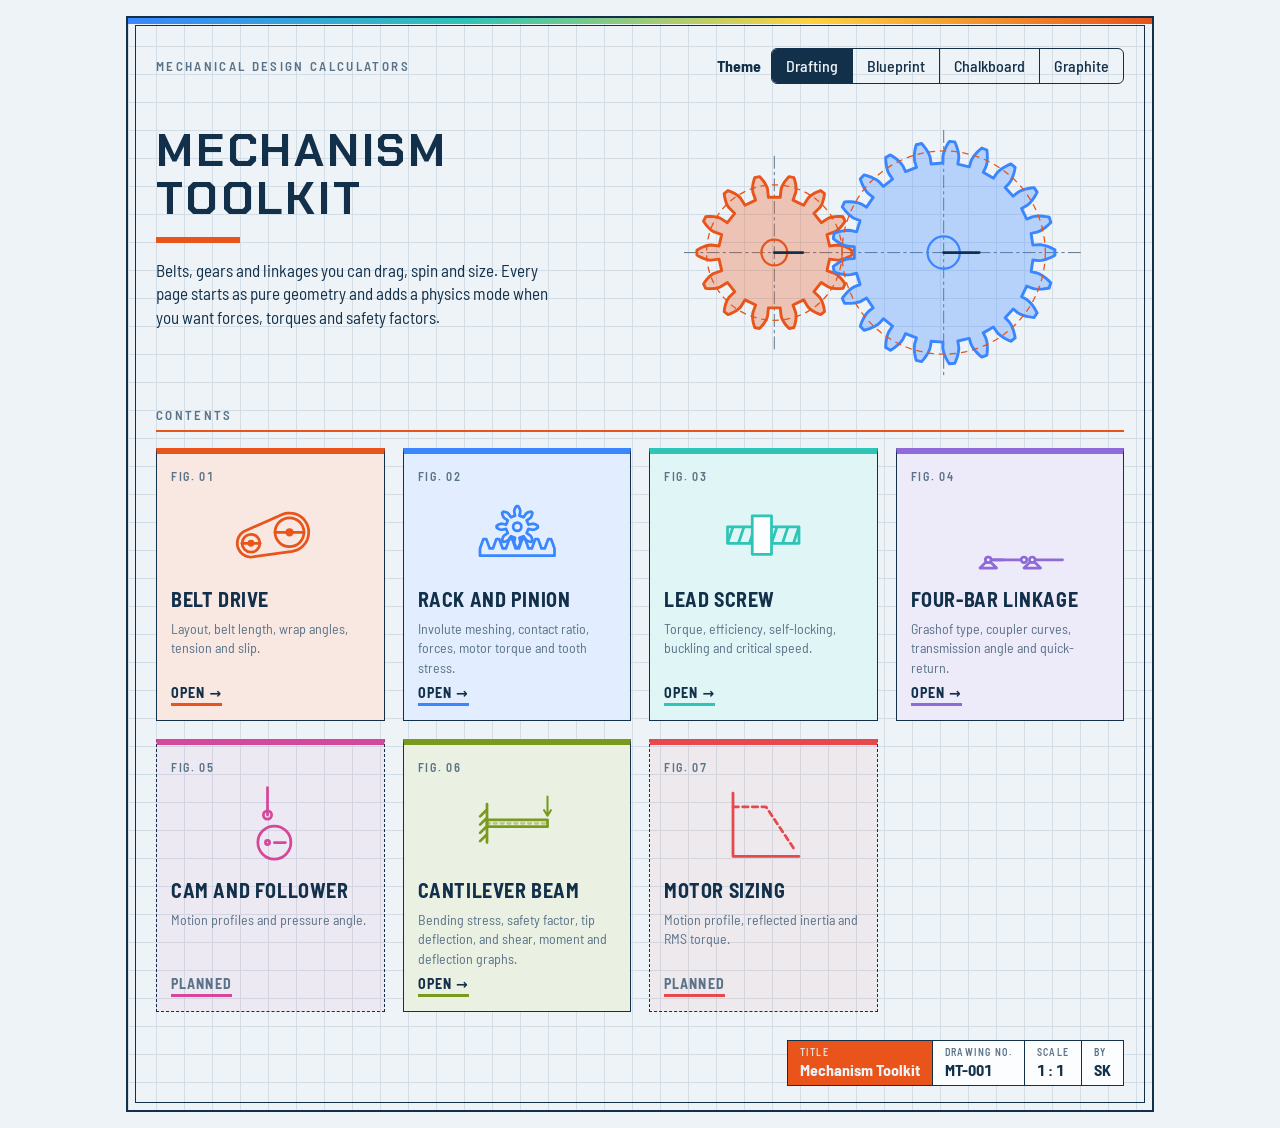
==== index.html @ e939c8cf "Cantilever update" ====
<!DOCTYPE html>
<html lang="en">
<head>
<meta charset="utf-8">
<meta name="viewport" content="width=device-width, initial-scale=1, viewport-fit=cover">
<title>Mechanism Toolkit</title>
<meta name="description" content="Interactive mechanism calculators: belt drives, rack and pinion, and more. Geometry first, with an optional physics mode.">
<meta name="theme-color" content="#12304a">
<link rel="icon" href="data:image/svg+xml,%3Csvg xmlns='http://www.w3.org/2000/svg' viewBox='0 0 64 64'%3E%3Crect width='64' height='64' fill='%232E5C7A'/%3E%3Ctext x='32' y='42' font-family='sans-serif' font-size='28' font-weight='700' text-anchor='middle' fill='%23F6F4EF'%3ESK%3C/text%3E%3C/svg%3E">
<link rel="preconnect" href="https://fonts.googleapis.com">
<link href="https://fonts.googleapis.com/css2?family=Barlow+Semi+Condensed:wght@400;500;600;700&family=Chakra+Petch:wght@600;700&display=swap" rel="stylesheet">
<style>
/* Shared look for every mechanism page: four themes plus common components. */
:root{--paper:#eef3f7;--sheet:#eef3f7;--grid:#d2dde6;--panel:#fbfdff;--ink:#12304a;--mute:#5b7388;--line:#c5d2dd;--belt:#e8541a;--fill:rgba(18,48,74,.09);--ifill:rgba(232,84,26,.14);--edge:#12304a;--label:#12304a;--bad:#c0392b;--cant:#7a9a1e;
box-sizing:border-box;padding-top:env(safe-area-inset-top,0px);padding-bottom:env(safe-area-inset-bottom,0px)}
:root[data-theme="blueprint"]{--paper:#0f2b4a;--sheet:#0f2b4a;--grid:#1d4266;--panel:#123658;--ink:#e6f0fa;--mute:#93b0cb;--line:#2a5379;--belt:#ffa63d;--fill:rgba(230,240,250,.08);--ifill:rgba(255,166,61,.16);--edge:#e6f0fa;--label:#e6f0fa;--bad:#ff8a7a;--cant:#b8e04a}
:root[data-theme="chalkboard"]{--paper:#10261f;--sheet:#173529;--grid:#25493a;--panel:#14302a;--ink:#eaf3ec;--mute:#9fbfaa;--line:#2c5041;--belt:#f4f1e6;--fill:rgba(255,255,255,.07);--ifill:rgba(250,204,21,.2);--edge:#eaf3ec;--label:#eaf3ec;--bad:#ffab9c;--cant:#f0a30a}
:root[data-theme="graphite"]{--paper:#1b1d21;--sheet:#23262b;--grid:#32363d;--panel:#25282d;--ink:#e9ecef;--mute:#9aa1a9;--line:#383c43;--belt:#3ddc97;--fill:rgba(255,255,255,.06);--ifill:rgba(61,220,151,.16);--edge:#e9ecef;--label:#e9ecef;--bad:#ff8a7a;--cant:#f5a524}
*{box-sizing:border-box}
html{scroll-padding-top:env(safe-area-inset-top,0px)}
body{margin:0;background:var(--paper);color:var(--ink);font:16px/1.4 "Barlow Semi Condensed",system-ui,-apple-system,"Segoe UI",sans-serif;font-variant-numeric:tabular-nums}
main{max-width:1060px;margin:0 auto;padding:16px}
header{display:flex;flex-wrap:wrap;gap:12px 24px;align-items:center;justify-content:space-between;margin-bottom:14px}
h1{font-size:22px;font-weight:700;margin:0;letter-spacing:.01em}
.back{color:var(--mute);text-decoration:none;margin-right:4px}
.seg{display:inline-flex;border:1.5px solid var(--ink);border-radius:6px;overflow:hidden}
.seg label{margin:0;cursor:pointer}
.seg input{position:absolute;opacity:0;pointer-events:none}
.seg span{display:block;padding:6px 14px;font-weight:500;border-left:1.5px solid var(--ink)}
.seg label:first-child span{border-left:0}
.seg input:checked+span{background:var(--ink);color:var(--paper)}
.seg input:focus-visible+span{outline:2px solid var(--belt);outline-offset:-4px}
.pair{display:flex;gap:10px;align-items:center}
.grp{display:flex;gap:10px 18px;align-items:center;flex-wrap:wrap}
.grp b{font-weight:500;color:var(--mute);font-size:14px}
.layout{display:grid;grid-template-columns:minmax(0,1.25fr) minmax(0,1fr);gap:16px;align-items:start}
@media (max-width:820px){.layout{grid-template-columns:1fr}}
.sheet{border:1.5px solid var(--ink);border-radius:4px;background-color:var(--sheet);background-image:linear-gradient(var(--grid) 1px,transparent 1px),linear-gradient(90deg,var(--grid) 1px,transparent 1px);background-size:28px 28px}
.card{background:var(--panel);border:1px solid var(--line);border-radius:8px;padding:14px 16px}
.card h2{font-size:16px;margin:0 0 10px}
.read{display:grid;grid-template-columns:1fr 1fr;gap:4px 16px;margin-bottom:12px}
.read .big{grid-column:1/-1;border-bottom:1.5px solid var(--ink);padding-bottom:8px;margin-bottom:4px}
.read small{display:block;color:var(--mute);font-size:14px}
.read .big b{font-size:44px;line-height:1.05;font-weight:700;color:var(--belt)}
.read b{font-size:24px;font-weight:600}
.pgrid{display:grid;grid-template-columns:repeat(3,minmax(0,1fr));gap:10px 14px}
.pgrid.g2{grid-template-columns:repeat(2,minmax(0,1fr))}
@media (max-width:560px){.pgrid{grid-template-columns:repeat(2,minmax(0,1fr))}}
.pgrid label{font-size:13px;color:var(--mute)}
.pgrid input,.pgrid select{width:100%;margin-top:3px;padding:5px 6px;border:1px solid var(--line);border-radius:4px;background:var(--paper);color:var(--ink);font:inherit;font-size:15px}
.pgrid input:focus,.pgrid select:focus,.btn:focus-visible{outline:2px solid var(--belt)}
.pwrap{display:grid;grid-template-columns:minmax(0,1.7fr) minmax(0,1fr);gap:24px;align-items:start}
@media (max-width:860px){.pwrap{grid-template-columns:1fr}}
table{width:100%;border-collapse:collapse}
.res td{padding:6px 4px;border-top:1px solid var(--line)}
.res td:first-child{color:var(--mute)}
.res td:last-child{text-align:right;font-weight:600}
.pw{color:var(--bad);font-weight:600;margin-top:10px;font-size:14px}
.pok{color:var(--mute);margin-top:10px;font-size:14px}
.pout .pw:first-child,.pout .pok:first-child{margin-top:0}
.note{color:var(--mute);font-size:13px;margin:8px 0 0}
.how{margin-top:16px;border-top:1px solid var(--line);padding-top:12px}
.how summary{cursor:pointer;font-weight:600}
.how li{margin:6px 0;font-size:14.5px;line-height:1.5}
.btn{font:inherit;font-weight:600;padding:6px 14px;border:1.5px solid var(--ink);border-radius:6px;background:none;color:var(--ink);cursor:pointer}
.ctl{display:flex;gap:12px;align-items:center;margin-top:10px}
.ctl input[type=range]{flex:1;accent-color:var(--belt)}
.ctl span{min-width:150px;text-align:right;color:var(--mute);font-size:14px}
.tip{width:15px;height:15px;border-radius:50%;border:1px solid var(--mute);background:none;color:var(--mute);font:600 10px/1 "Barlow Semi Condensed",system-ui,sans-serif;padding:0;margin-left:5px;cursor:help;vertical-align:1px}
.tip:hover,.tip:focus-visible{color:var(--belt);border-color:var(--belt);outline:0}
.tipbox{position:fixed;z-index:10;max-width:250px;padding:8px 10px;border-radius:6px;background:var(--ink);color:var(--paper);font-size:13px;line-height:1.35;box-shadow:0 4px 14px rgba(0,0,0,.3);pointer-events:none}
@media (max-width:520px){
.pair{flex-wrap:wrap;gap:6px 10px}
.seg:has(label:nth-child(4)){display:grid;grid-template-columns:repeat(2,minmax(0,1fr))}
.seg:has(label:nth-child(4)) span{text-align:center}
.seg:has(label:nth-child(4)) label:nth-child(odd) span{border-left:0}
.seg:has(label:nth-child(4)) label:nth-child(n+3) span{border-top:1.5px solid var(--ink)}
.ctl{flex-wrap:wrap}
.ctl span{min-width:0;flex-basis:100%;text-align:left}
}
[hidden]{display:none!important}
</style>
<style>
.plate{position:relative;background-color:var(--sheet);background-image:linear-gradient(var(--grid) 1px,transparent 1px),linear-gradient(90deg,var(--grid) 1px,transparent 1px);background-size:28px 28px;border:2px solid var(--ink);padding:30px 28px 24px}
.plate::before{content:"";position:absolute;inset:7px;border:1px solid var(--ink);pointer-events:none}
.kick,.sec{font-size:13px;letter-spacing:.18em;text-transform:uppercase;font-weight:600;color:var(--mute)}
.plate::after{content:"";position:absolute;left:0;right:0;top:0;height:6px;background:linear-gradient(90deg,#3a86ff,#2ec4b6,#ffd23f,var(--belt))}
.plate header{margin:0}
.hero{display:grid;grid-template-columns:minmax(0,1fr) minmax(0,400px);gap:24px;align-items:center;margin:10px 0 30px}
@media (max-width:760px){.hero{grid-template-columns:1fr}#hero{justify-self:center;margin:12px 0 0}}
.hero h1{font-family:"Chakra Petch","Barlow Semi Condensed",system-ui,sans-serif;font-size:clamp(30px,4.6vw,46px);line-height:1.05;text-transform:uppercase;letter-spacing:.06em;margin:0 0 16px}
.hero h1::after{content:"";display:block;width:84px;height:6px;background:var(--belt);margin-top:14px}
.lede{font-size:17px;max-width:44ch;margin:0 0 14px}
#hero{width:100%;max-width:400px;height:auto;justify-self:end;margin:36px 40px 0 0}
.sec{border-bottom:2px solid var(--belt);padding-bottom:6px;margin:0 0 16px}
.tiles{display:grid;grid-template-columns:repeat(auto-fill,minmax(220px,1fr));gap:18px}
.tile{--c:var(--belt);display:flex;flex-direction:column;gap:6px;padding:14px;background:var(--panel);background:color-mix(in srgb,var(--c) 13%,var(--panel));border:1.5px solid var(--ink);border-top:6px solid var(--c);color:var(--ink);text-decoration:none;transition:transform .15s,box-shadow .15s}
a.tile:hover,a.tile:focus-visible{transform:translate(-3px,-3px);box-shadow:5px 5px 0 var(--c);outline:0}
.fig{font-size:12px;letter-spacing:.14em;color:var(--mute);font-weight:600}
.ico{width:100%;height:88px;color:var(--c)}
.tile h2{font-size:20px;margin:0;text-transform:uppercase;letter-spacing:.03em}
.tile p{margin:0;font-size:14px;color:var(--mute);flex:1}
.go{align-self:flex-start;font-weight:700;color:var(--ink);font-size:14px;letter-spacing:.08em;text-transform:uppercase;border-bottom:3px solid var(--c)}
.tile.soon{border-style:dashed;border-top-style:solid;background:color-mix(in srgb,var(--c) 6%,transparent)}
.tile.soon .go{color:var(--mute)}
.tb{display:flex;justify-content:flex-end;flex-wrap:wrap;margin-top:28px}
.tb div{border:1.5px solid var(--ink);margin-left:-1.5px;padding:4px 12px;font-weight:700;background:var(--panel)}
.tb .hl{background:var(--belt);color:var(--paper)}
.tb .hl span{color:inherit;opacity:.85}
.tb span{display:block;font-size:10px;letter-spacing:.14em;text-transform:uppercase;color:var(--mute);font-weight:600}
.spin{animation:cw var(--t) linear infinite}
.spinr{animation:ccw var(--t) linear infinite}
.rk{animation:rk 3s linear infinite alternate}
.rp{animation:rp 3s linear infinite alternate}
.fol{animation:fol 6s linear infinite}
.ls{animation:ls 3s linear infinite alternate}
.fb2{animation:fb2 6s linear infinite}
.fb3{animation:fb3 6s linear infinite}
.tile .spin,.tile .rk,.tile .rp,.tile .fol,.tile .ls,.tile .fb2,.tile .fb3{animation-play-state:paused}
.tile:hover .spin,.tile:focus-visible .spin,.tile:hover .rk,.tile:focus-visible .rk,.tile:hover .rp,.tile:focus-visible .rp,.tile:hover .fol,.tile:focus-visible .fol,.tile:hover .ls,.tile:focus-visible .ls,.tile:hover .fb2,.tile:focus-visible .fb2,.tile:hover .fb3,.tile:focus-visible .fb3{animation-play-state:running}
@keyframes cw{from{transform:rotate(var(--a0))}to{transform:rotate(calc(var(--a0) + 360deg))}}
@keyframes ccw{from{transform:rotate(var(--a0))}to{transform:rotate(calc(var(--a0) - 360deg))}}
@keyframes ls{from{transform:translateX(-12px)}to{transform:translateX(12px)}}
@keyframes rk{from{transform:translateX(6px)}to{transform:translateX(-6px)}}
@keyframes rp{from{transform:rotate(61.35deg)}to{transform:rotate(118.65deg)}}
@media (prefers-reduced-motion:reduce){.spin,.spinr,.rk,.rp,.fol,.ls,.fb2,.fb3{animation:none}.spin,.spinr{transform:rotate(var(--a0))}.rk{transform:translateX(6px)}.rp{transform:rotate(61.35deg)}.fol{transform:translateY(5.86px)}}
@media (max-width:760px){.hero{margin-top:24px}#hero{justify-self:center;margin:12px 0 0;max-width:340px}}
@media (max-width:520px){main{padding:10px}.plate{padding:22px 16px 18px}}
</style>
</head>
<body>
<main>
<div class="plate">
<header><div class="kick">Mechanical design calculators</div><div id="themeSlot"></div></header>
<section class="hero">
<div>
<h1>Mechanism<br>Toolkit</h1>
<p class="lede">Belts, gears and linkages you can drag, spin and size. Every page starts as pure geometry and adds a physics mode when you want forces, torques and safety factors.</p>
</div>
<svg id="hero" viewBox="-28 -38 124 76" role="img" aria-label="Two spur gears meshing and turning"></svg>
</section>
<h2 class="sec">Contents</h2>
<div class="tiles">
<a class="tile" href="belt.html" style="--c:var(--belt)"><span class="fig">FIG. 01</span><svg class="ico" viewBox="0 0 64 64" data-icon="belt"></svg><h2>Belt drive</h2><p>Layout, belt length, wrap angles, tension and slip.</p><span class="go">Open →</span></a>
<a class="tile" href="rack-pinion.html" style="--c:#3a86ff"><span class="fig">FIG. 02</span><svg class="ico" viewBox="0 0 64 64" data-icon="rack"></svg><h2>Rack and pinion</h2><p>Involute meshing, contact ratio, forces, motor torque and tooth stress.</p><span class="go">Open →</span></a>
<a class="tile" href="lead-screw.html" style="--c:#2ec4b6"><span class="fig">FIG. 03</span><svg class="ico" viewBox="0 0 64 64" data-icon="screw"></svg><h2>Lead screw</h2><p>Torque, efficiency, self-locking, buckling and critical speed.</p><span class="go">Open →</span></a>
<a class="tile" href="four-bar.html" style="--c:#8e6bd8"><span class="fig">FIG. 04</span><svg class="ico" viewBox="0 0 64 64" data-icon="four"></svg><h2>Four-bar linkage</h2><p>Grashof type, coupler curves, transmission angle and quick-return.</p><span class="go">Open →</span></a>
<div class="tile soon" style="--c:#d6479b"><span class="fig">FIG. 05</span><svg class="ico" viewBox="0 0 64 64" data-icon="cam"></svg><h2>Cam and follower</h2><p>Motion profiles and pressure angle.</p><span class="go">Planned</span></div>
<a class="tile" href="cantilever.html" style="--c:var(--cant)"><span class="fig">FIG. 06</span><svg class="ico" viewBox="0 0 64 64" data-icon="cant"></svg><h2>Cantilever beam</h2><p>Bending stress, safety factor, tip deflection, and shear, moment and deflection graphs.</p><span class="go">Open →</span></a>
<div class="tile soon" style="--c:#e5484d"><span class="fig">FIG. 07</span><svg class="ico" viewBox="0 0 64 64" data-icon="motor"></svg><h2>Motor sizing</h2><p>Motion profile, reflected inertia and RMS torque.</p><span class="go">Planned</span></div>
</div>
<footer class="tb"><div class="hl"><span>Title</span>Mechanism Toolkit</div><div><span>Drawing no.</span>MT-001</div><div><span>Scale</span>1 : 1</div><div><span>By</span>SK</div></footer>
</div>
</main>
<script>
// Shared by every mechanism page: helpers, theme switcher, help popouts, input clamping.
const $ = id => document.getElementById(id);
const TP = 2 * Math.PI;
const val = id => parseFloat($(id).value);
const fmt = (x, d = 2) => isFinite(x) ? x.toFixed(d) : "–";

const THEMES = [["drafting", "Drafting"], ["blueprint", "Blueprint"], ["chalkboard", "Chalkboard"], ["graphite", "Graphite"]];
const THEME_KEY = "beltTheme"; // same key the belt page uses, so the choice carries across pages
function setTheme(t) {
  document.documentElement.dataset.theme = t;
  const r = document.querySelector('input[name=theme][value="' + t + '"]');
  if (r) r.checked = true;
  try { localStorage.setItem(THEME_KEY, t); } catch (e) {}
}
function initTheme() {
  const slot = $("themeSlot");
  if (slot) slot.innerHTML = `<div class="pair"><b>Theme</b><div class="seg" role="radiogroup" aria-label="Theme">${THEMES.map(([v, n]) => `<label><input type="radio" name="theme" value="${v}"><span>${n}</span></label>`).join("")}</div></div>`;
  let saved = null;
  try { saved = localStorage.getItem(THEME_KEY); } catch (e) {}
  setTheme(THEMES.some(t => t[0] === saved) ? saved : (matchMedia("(prefers-color-scheme: dark)").matches ? "blueprint" : "drafting"));
  document.querySelectorAll("input[name=theme]").forEach(r => r.addEventListener("change", () => setTheme(r.value)));
}

// Snap typed values back into each field's min/max, then call cb.
function clampInputs(sel, cb) {
  document.querySelectorAll(sel).forEach(el => el.addEventListener("change", () => {
    const lo = parseFloat(el.min), hi = parseFloat(el.max), v = parseFloat(el.value);
    if (!isFinite(v)) return;
    const c = Math.min(isFinite(hi) ? hi : Infinity, Math.max(isFinite(lo) ? lo : -Infinity, v));
    if (c !== v) { el.value = c; cb(); }
  }));
}

// Adds a "?" popout beside each labelled input. TIPS maps input id -> help text.
function initTips(TIPS) {
  const box = document.createElement("div");
  box.className = "tipbox"; box.hidden = true; document.body.appendChild(box);
  let cur = null;
  const hide = () => { box.hidden = true; cur = null; };
  const show = b => {
    box.textContent = b.dataset.tip; box.hidden = false; cur = b;
    const r = b.getBoundingClientRect(), w = box.offsetWidth, h = box.offsetHeight;
    box.style.left = Math.min(Math.max(8, r.left + r.width / 2 - w / 2), innerWidth - w - 8) + "px";
    box.style.top = (r.bottom + h + 12 > innerHeight ? r.top - h - 6 : r.bottom + 6) + "px";
  };
  for (const id in TIPS) {
    const el = $(id); if (!el) continue;
    const b = document.createElement("button");
    b.type = "button"; b.className = "tip"; b.textContent = "?"; b.dataset.tip = TIPS[id];
    b.setAttribute("aria-label", "About " + el.parentElement.firstChild.textContent.trim());
    el.before(b);
  }
  const canHover = matchMedia("(hover: hover)").matches;
  document.addEventListener("click", e => {
    const b = e.target.closest(".tip");
    if (!b) return hide();
    e.preventDefault();
    if (canHover || cur !== b) show(b); else hide();
  });
  if (canHover) document.addEventListener("mouseover", e => { const b = e.target.closest(".tip"); if (b) show(b); else if (cur) hide(); });
  document.addEventListener("keydown", e => { if (e.key === "Escape") hide(); });
  addEventListener("scroll", hide, true);
}

initTheme();
</script>
<script>
const TAU = 2 * Math.PI, byId = id => document.getElementById(id);
// Involute spur-gear outline centred on the origin, tooth 0 on +x. Teeth are 8% thinner than the gap pitch for backlash.
function gearD(z, m) {
  const al = Math.PI / 9, r = m * z / 2, rb = r * Math.cos(al), ra = r + m, rf = r - 1.25 * m, inv = a => Math.tan(a) - a, iA = inv(al);
  const half = q => Math.max(0, .92 * Math.PI / (2 * z) - (inv(Math.acos(Math.min(1, rb / q))) - iA));
  const r0 = Math.max(rb, rf), fl = [];
  for (let i = 0; i <= 6; i++) { const q = r0 + (ra - r0) * i / 6; fl.push([q, half(q)]); }
  const root = rf < rb ? [[rf, half(rb)]] : [];
  const tooth = [...root.map(([q, a]) => [q, -a]), ...fl.map(([q, a]) => [q, -a]), ...fl.slice().reverse(), ...root];
  let d = "";
  for (let k = 0; k < z; k++) tooth.forEach(([q, a], i) => { const t = a + TAU * k / z; d += (k + i ? "L" : "M") + (q * Math.cos(t)).toFixed(2) + " " + (q * Math.sin(t)).toFixed(2); });
  return d + "Z";
}
// Closed belt outline around two circles [x, y, r].
function hull(a, b) {
  const dx = b[0] - a[0], dy = b[1] - a[1], d = Math.hypot(dx, dy), f = Math.atan2(dy, dx), be = Math.acos((a[2] - b[2]) / d), pts = [];
  const arc = (c, a0, a1) => { for (let i = 0; i <= 24; i++) { const t = a0 + (a1 - a0) * i / 24; pts.push((c[0] + c[2] * Math.cos(t)).toFixed(1) + " " + (c[1] + c[2] * Math.sin(t)).toFixed(1)); } };
  arc(b, f - be, f + be); arc(a, f + be, f - be + TAU);
  return "M" + pts.join("L") + "Z";
}
const spin = (x, y, t, a0, inner, cls = "spin") => `<g transform="translate(${x},${y})"><g class="${cls}" style="--a0:${a0}deg;--t:${t}s">${inner}</g></g>`;
const line = "fill='none' stroke='currentColor' stroke-width='2' stroke-linecap='round' stroke-linejoin='round'";

// Hero: 14T drives 21T (module 3), so the speeds stay in the ratio 21 : 14. Slow on purpose.
const gear = (d, r, c) => `<path d="${d}" fill="${c}" fill-opacity=".3" stroke="${c}" stroke-width=".9" stroke-linejoin="round"/><circle r="${r}" fill="none" stroke="${c}" stroke-width=".7"/><line x1="0" y1="0" x2="${r * 2.2}" y2="0" stroke="var(--label)" stroke-width=".9" stroke-linecap="round"/>`;
byId("hero").innerHTML =
  `<g stroke="var(--mute)" stroke-width=".3" stroke-dasharray="4 1 1 1"><line x1="-28" y1="0" x2="96" y2="0"/><line x1="0" y1="-30" x2="0" y2="30"/><line x1="52.5" y1="-38" x2="52.5" y2="38"/></g>` +
  spin(0, 0, 40, 0, gear(gearD(14, 3), 4, "var(--belt)")) + spin(52.5, 0, 60, 180 + 180 / 21, gear(gearD(21, 3), 5, "#3a86ff"), "spinr") +
  `<circle r="21" fill="none" stroke="var(--belt)" stroke-width=".4" stroke-dasharray="2 1.5"/><circle cx="52.5" r="31.5" fill="none" stroke="var(--belt)" stroke-width=".4" stroke-dasharray="2 1.5"/>`;

const ICONS = {
  belt: () => `<path d="${hull([18, 38, 10], [46, 30, 14])}" ${line}/><circle cx="18" cy="38" r="6.5" ${line}/><circle cx="46" cy="30" r="10.5" ${line}/>` + spin(18, 38, 6, 0, `<line x1="-6.5" y1="0" x2="6.5" y2="0" ${line}/><circle r="1.5" ${line}/>`) + spin(46, 30, 8, 0, `<line x1="-10.5" y1="0" x2="10.5" y2="0" ${line}/><circle r="2" ${line}/>`),
  rack: () => {
    // module 3: pitch 9.42, 20° flanks, tooth 8% thin; pitch line y = 38, tips y = 35, roots y = 41.75, base y = 47
    const p = Math.PI * 3, t = Math.tan(Math.PI / 9), hp = .92 * p / 4, w = h => hp - h * t;
    let d = "", first = 32 + p / 2 - 3 * p;
    d += `M${first - w(-3.75)} 47V41.75`;
    for (let k = -3; k <= 2; k++) { const c = 32 + p / 2 + k * p; d += `L${c - w(-3.75)} 41.75L${c - w(3)} 35H${c + w(3)}L${c + w(-3.75)} 41.75`; }
    d += `V47Z`;
    return `<g class="rk"><path d="${d}" ${line} stroke-linejoin="miter"/></g><g transform="translate(32,26)"><g class="rp"><path d="${gearD(8, 3)}" ${line}/><circle r="3" ${line}/></g></g>`;
  },
  screw: () => {
    let d = "";
    for (let x = -26; x <= 82; x += 8) d += `M${x} 38L${x + 4} 26`; // extra length so both ends stay covered while the lines slide ±12
    return `<defs><clipPath id="lsc"><rect x="6" y="26" width="52" height="12"/></clipPath></defs><rect x="6" y="26" width="52" height="12" ${line}/><g clip-path="url(#lsc)"><g class="ls"><path d="${d}" ${line} stroke-width="1.4"/></g></g><g class="ls"><rect x="24" y="18" width="14" height="28" fill="var(--panel)" ${line}/></g>`;
  },
  four: () => `<path d="M10 56l6-6 6 6zM42 56l6-6 6 6z" ${line}/><g transform="translate(16,50)"><g class="fb3"><line x1="0" y1="0" x2="26" y2="0" ${line}/><circle r="2" fill="var(--panel)" ${line}/><circle cx="26" r="2" fill="var(--panel)" ${line}/></g></g><g transform="translate(48,50)"><g class="fb2"><line x1="0" y1="0" x2="22" y2="0" ${line}/></g></g>` + spin(16, 50, 6, 0, `<line x1="0" y1="0" x2="11" y2="0" ${line} stroke-width="3"/>`) + `<circle cx="16" cy="50" r="2" fill="var(--panel)" ${line}/><circle cx="48" cy="50" r="2" fill="var(--panel)" ${line}/>`,
  // Eccentric cam (R 12, offset e 5) with a 3-radius roller follower. The follower keyframes come from the contact condition below.
  cam: () => `<g transform="translate(30,44)"><g class="spin" style="--a0:0deg;--t:6s"><circle cx="5" r="12" ${line}/><path d="M5 0H13" ${line}/><circle r="1.5" ${line}/></g></g><g class="fol"><path d="M30 24V4" ${line}/><circle cx="30" cy="24" r="3" ${line}/></g>`,
  // Cantilever: wall, dashed unloaded beam, then a beam and arrow that the controller below redraws each frame.
  cant: () => `<path d="M10 30H54" ${line} stroke-dasharray="2 3" opacity=".45"/><path d="M10 16V44M10 20L5 25M10 26L5 31M10 32L5 37M10 38L5 43" ${line}/><path class="cb" ${line}/><path class="ca" style="stroke-width:1.5" ${line}/>`,
  motor: () => `<path d="M10 8V54H58" ${line}/><path d="M10 18H34L54 48" ${line} stroke-dasharray="4 3"/>`
};
{
  const R = 12, e = 5, rho = 3, N = 36, kf = [];
  for (let k = 0; k <= N; k++) {
    const th = TAU * k / N, y = Math.sqrt((R + rho) ** 2 - (e * Math.cos(th)) ** 2) - e * Math.sin(th); // roller height above the cam pivot
    kf.push(`${(100 * k / N).toFixed(2)}%{transform:translateY(${(R + rho + e - y).toFixed(3)}px)}`);
  }
  const st = document.createElement("style"); st.textContent = "@keyframes fol{" + kf.join("") + "}"; document.head.appendChild(st);
}
{
  // Icon crank-rocker: pivots 32 apart, links 11 / 26 / 22, screen coordinates (y down), crank turning clockwise.
  const d = 32, r2 = 11, r3 = 26, r4 = 22, N = 36, k3 = [], k2 = [];
  let a3p = null, a4p = null;
  const unw = (a, p) => { if (p === null) return a; while (a - p > Math.PI) a -= TAU; while (a - p < -Math.PI) a += TAU; return a; };
  for (let k = 0; k <= N; k++) {
    const t = -TAU * k / N, Ax = r2 * Math.cos(t), Ay = r2 * Math.sin(t), dx = d - Ax, dy = -Ay, D = Math.hypot(dx, dy);
    const a = (r3 * r3 - r4 * r4 + D * D) / (2 * D), h = Math.sqrt(r3 * r3 - a * a);
    const Bx = Ax + a * dx / D - h * dy / D, By = Ay + a * dy / D + h * dx / D;
    a3p = unw(Math.atan2(-By + Ay, Bx - Ax), a3p); a4p = unw(Math.atan2(-By, Bx - d), a4p);
    const pc = (100 * k / N).toFixed(2);
    k3.push(`${pc}%{transform:translate(${Ax.toFixed(3)}px,${(-Ay).toFixed(3)}px) rotate(${(a3p * 180 / Math.PI).toFixed(2)}deg)}`);
    k2.push(`${pc}%{transform:rotate(${(a4p * 180 / Math.PI).toFixed(2)}deg)}`);
  }
  const st2 = document.createElement("style");
  st2.textContent = `@keyframes fb3{${k3.join("")}}@keyframes fb2{${k2.join("")}}@media (prefers-reduced-motion:reduce){.fb3{transform:${k3[0].match(/\{transform:(.*)\}/)[1]}}.fb2{transform:${k2[0].match(/\{transform:(.*)\}/)[1]}}}`;
  document.head.appendChild(st2);
}
document.querySelectorAll("[data-icon]").forEach(s => s.innerHTML = ICONS[s.dataset.icon]());
{
  // Cantilever icon: a small, slow deflection (exaggerated only enough to read at icon size) as the arrow loads the tip.
  // The beam is the outline of a thin strip along y = d(3u^2 - u^3)/2 (end-load shape), redrawn each frame.
  // Runs only while the tile is hovered or focused, and stays still under prefers-reduced-motion.
  const svg = document.querySelector("[data-icon=cant]"), tile = svg.closest(".tile");
  const beam = svg.querySelector(".cb"), arrow = svg.querySelector(".ca");
  const x0 = 10, L = 44, y0 = 30, h = 5, D = 5, N = 16, T = 5, rm = matchMedia("(prefers-reduced-motion: reduce)");
  const f = v => v.toFixed(2), pt = p => f(p[0]) + " " + f(p[1]);
  const draw = s => {
    const d = D * s, top = [], bot = [];
    for (let i = 0; i <= N; i++) {
      const u = i / N, y = d * (3 * u * u - u ** 3) / 2, th = Math.atan(d * (6 * u - 3 * u * u) / 2 / L), x = x0 + L * u;
      const nx = Math.sin(th) * h / 2, ny = -Math.cos(th) * h / 2; // upward normal
      top.push([x + nx, y0 + y + ny]); bot.push([x - nx, y0 + y - ny]);
    }
    beam.setAttribute("d", "M" + top.map(pt).join("L") + "L" + bot.reverse().map(pt).join("L") + "Z");
    const [ax, ay] = top[N], ty = ay - 3 * (1 - s); // arrow tip just meets the beam at full load
    arrow.setAttribute("d", `M${f(ax)} ${f(ty - 14)}V${f(ty)}M${f(ax - 2.5)} ${f(ty - 4)}L${f(ax)} ${f(ty)}L${f(ax + 2.5)} ${f(ty - 4)}`);
  };
  // Load profile over one cycle: ease on, brief hold, ease off, short rest.
  const ease = x => (1 - Math.cos(Math.PI * x)) / 2;
  const load = p => p < .4 ? ease(p / .4) : p < .55 ? 1 : p < .95 ? ease(1 - (p - .55) / .4) : 0;
  let t = 0, last = null, raf = 0;
  const step = now => {
    if (last !== null) t = (t + (now - last) / 1000) % T;
    last = now;
    draw(load(t / T));
    raf = requestAnimationFrame(step);
  };
  const play = () => { if (!rm.matches && !raf) raf = requestAnimationFrame(step); };
  const stop = () => { cancelAnimationFrame(raf); raf = 0; last = null; };
  draw(rm.matches ? 0.7 : 0);
  tile.addEventListener("mouseenter", play); tile.addEventListener("mouseleave", stop);
  tile.addEventListener("focusin", play); tile.addEventListener("focusout", stop);
}
</script>
</body>
</html>
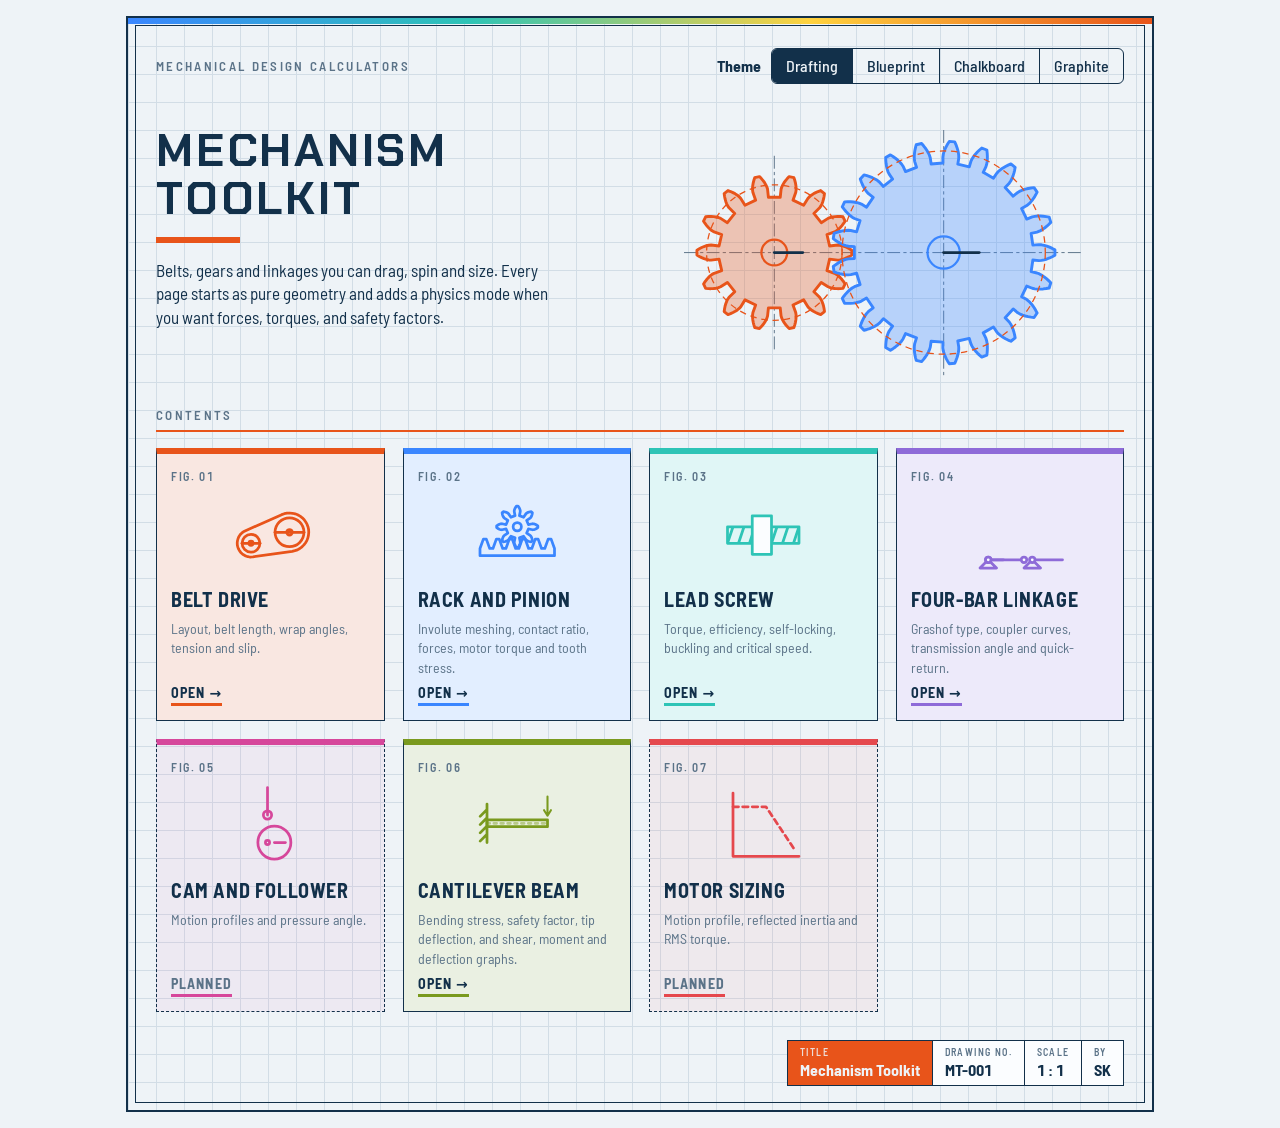
==== commit 397a6797: "Update index.html" ====
--- a/index.html
+++ b/index.html
@@ -135,7 +135,7 @@
 <section class="hero">
 <div>
 <h1>Mechanism<br>Toolkit</h1>
-<p class="lede">Belts, gears and linkages you can drag, spin and size. Every page starts as pure geometry and adds a physics mode when you want forces, torques and safety factors.</p>
+<p class="lede">Belts, gears and linkages you can drag, spin and size. Every page starts as pure geometry and adds a physics mode when you want forces, torques, and safety factors.</p>
 </div>
 <svg id="hero" viewBox="-28 -38 124 76" role="img" aria-label="Two spur gears meshing and turning"></svg>
 </section>
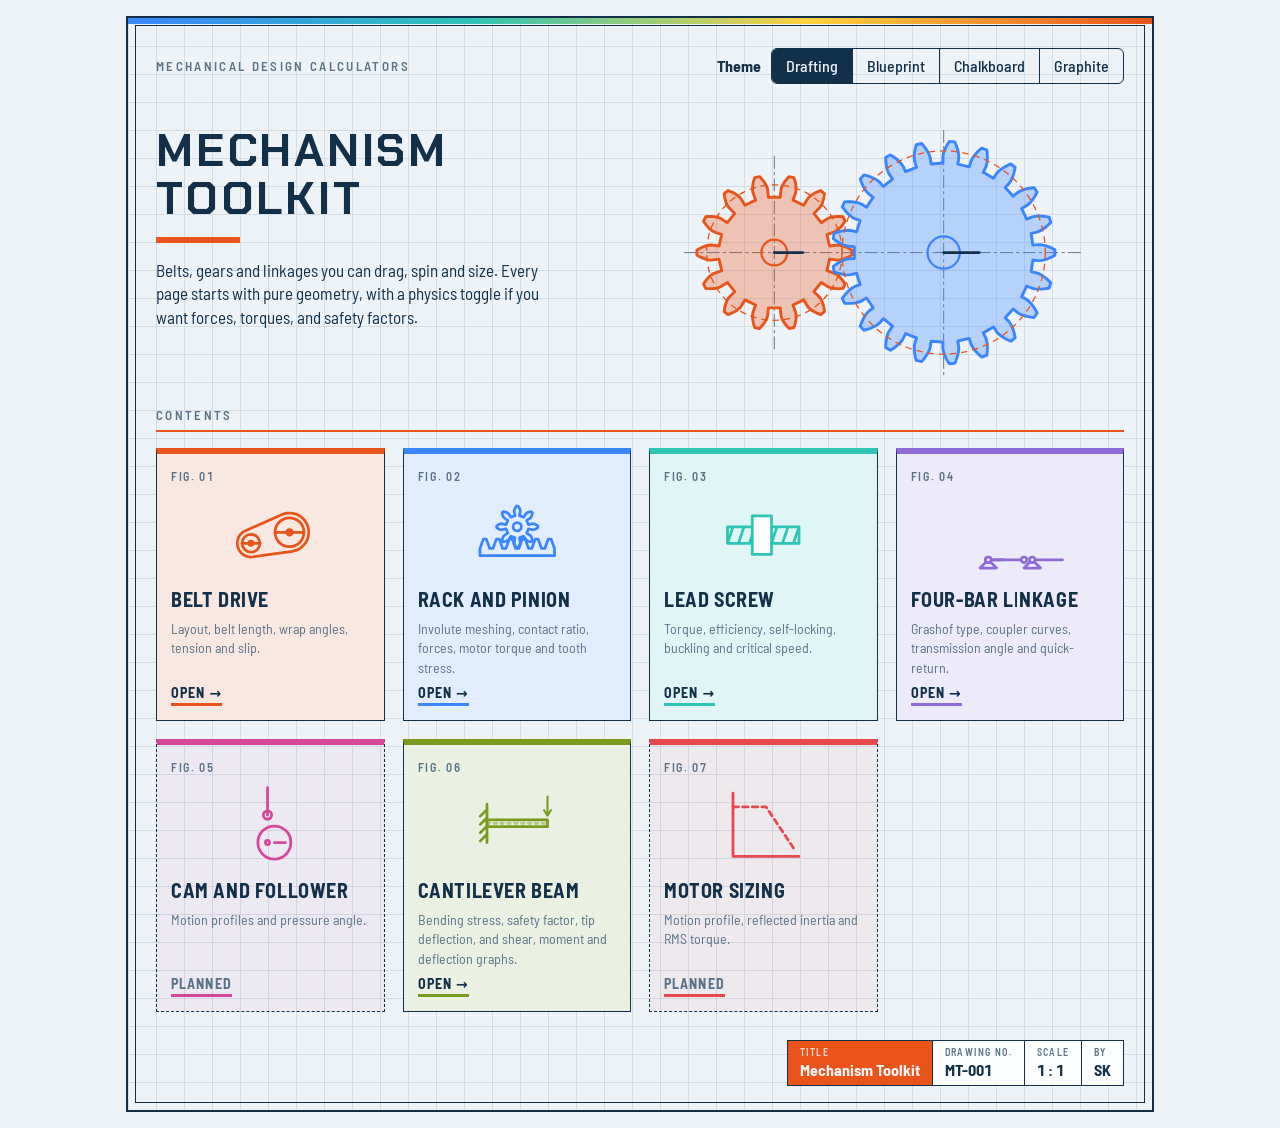
==== commit 1d8d9b3e: "Update index.html" ====
--- a/index.html
+++ b/index.html
@@ -135,7 +135,7 @@
 <section class="hero">
 <div>
 <h1>Mechanism<br>Toolkit</h1>
-<p class="lede">Belts, gears and linkages you can drag, spin and size. Every page starts as pure geometry and adds a physics mode when you want forces, torques, and safety factors.</p>
+<p class="lede">Belts, gears and linkages you can drag, spin and size. Every page starts with pure geometry, with a physics toggle if you want forces, torques, and safety factors.</p>
 </div>
 <svg id="hero" viewBox="-28 -38 124 76" role="img" aria-label="Two spur gears meshing and turning"></svg>
 </section>
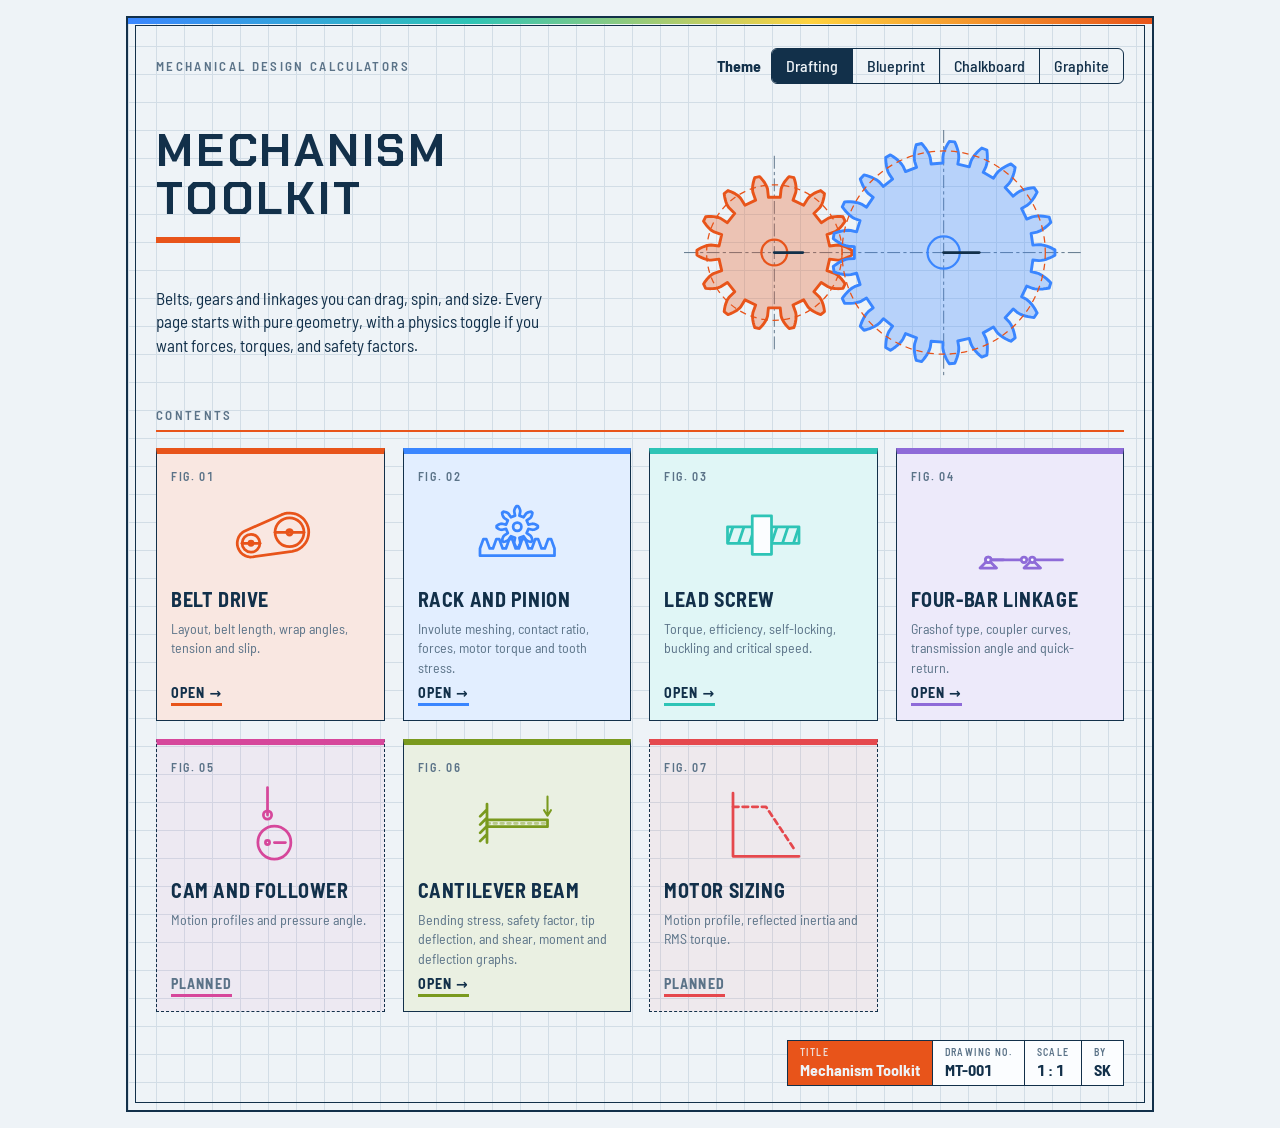
==== commit 335ef120: "Update index.html format" ====
--- a/index.html
+++ b/index.html
@@ -91,6 +91,7 @@
 .hero h1{font-family:"Chakra Petch","Barlow Semi Condensed",system-ui,sans-serif;font-size:clamp(30px,4.6vw,46px);line-height:1.05;text-transform:uppercase;letter-spacing:.06em;margin:0 0 16px}
 .hero h1::after{content:"";display:block;width:84px;height:6px;background:var(--belt);margin-top:14px}
 .lede{font-size:17px;max-width:44ch;margin:0 0 14px}
+@media (min-width:761px){.lede{position:relative;top:28px}}
 #hero{width:100%;max-width:400px;height:auto;justify-self:end;margin:36px 40px 0 0}
 .sec{border-bottom:2px solid var(--belt);padding-bottom:6px;margin:0 0 16px}
 .tiles{display:grid;grid-template-columns:repeat(auto-fill,minmax(220px,1fr));gap:18px}
@@ -135,7 +136,7 @@
 <section class="hero">
 <div>
 <h1>Mechanism<br>Toolkit</h1>
-<p class="lede">Belts, gears and linkages you can drag, spin and size. Every page starts with pure geometry, with a physics toggle if you want forces, torques, and safety factors.</p>
+<p class="lede">Belts, gears and linkages you can drag, spin, and size. Every page starts with pure geometry, with a physics toggle if you want forces, torques, and safety factors.</p>
 </div>
 <svg id="hero" viewBox="-28 -38 124 76" role="img" aria-label="Two spur gears meshing and turning"></svg>
 </section>
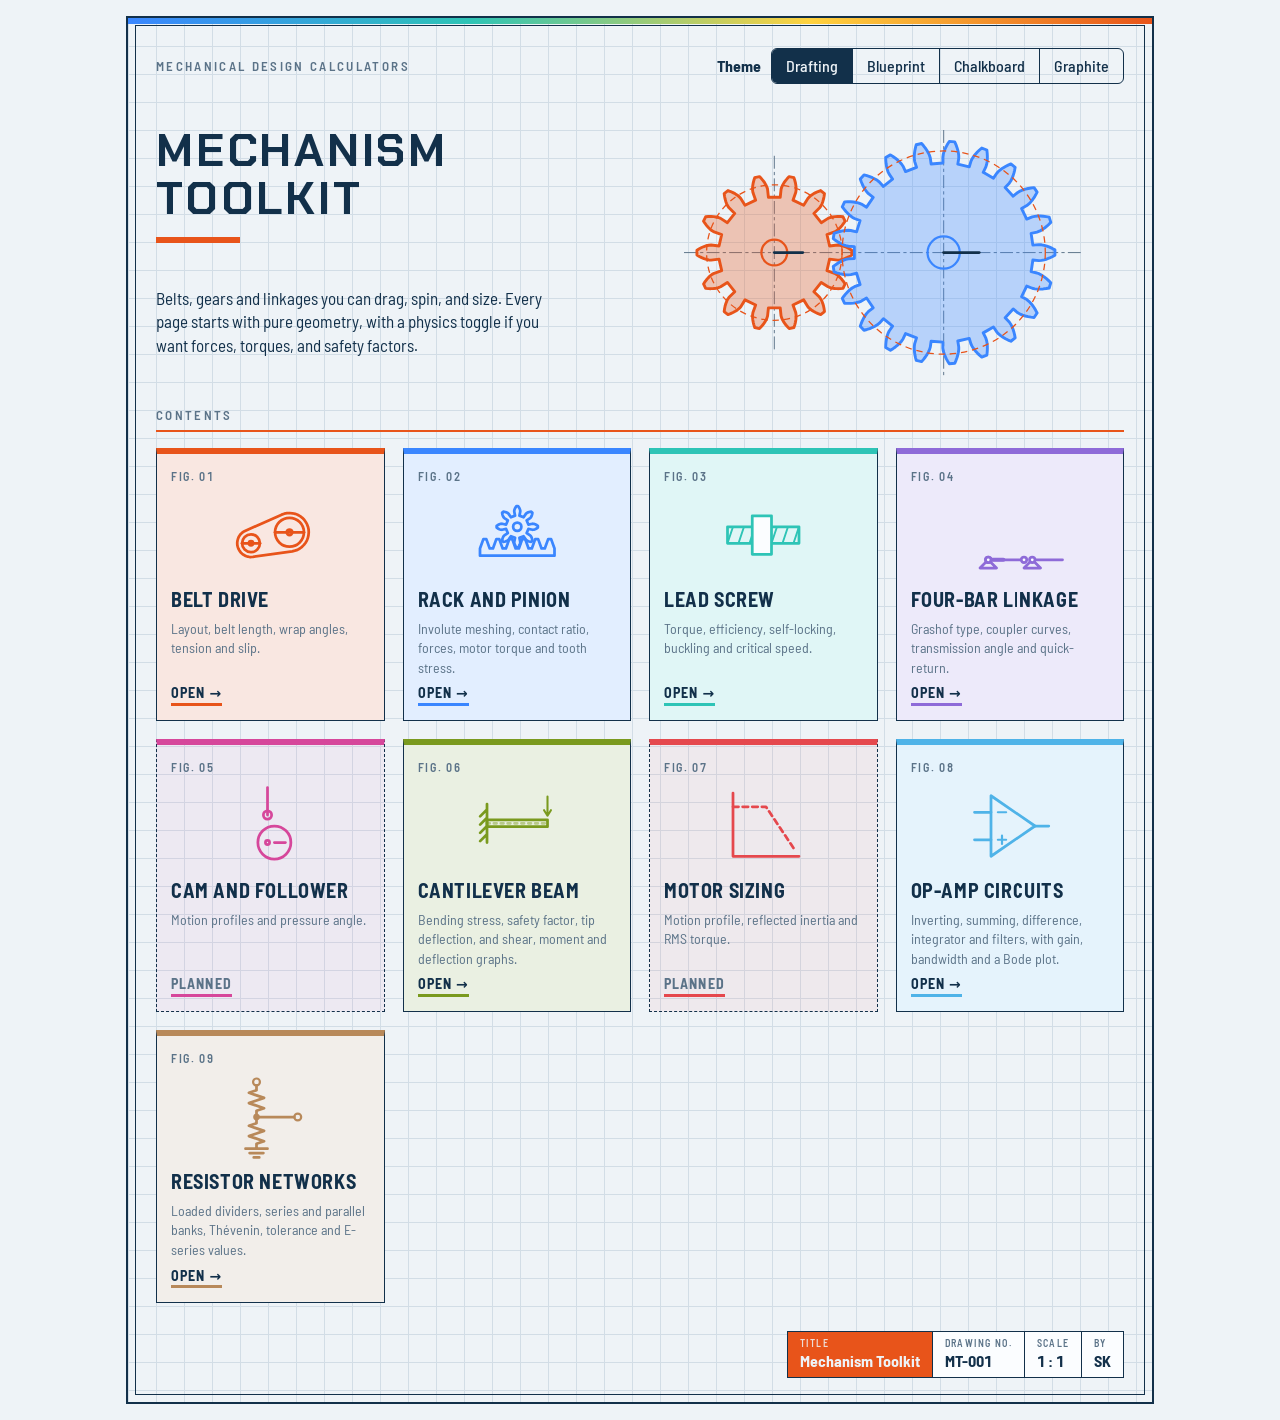
==== commit 44674927: "Op-amps and resistors" ====
--- a/index.html
+++ b/index.html
@@ -117,14 +117,19 @@
 .ls{animation:ls 3s linear infinite alternate}
 .fb2{animation:fb2 6s linear infinite}
 .fb3{animation:fb3 6s linear infinite}
-.tile .spin,.tile .rk,.tile .rp,.tile .fol,.tile .ls,.tile .fb2,.tile .fb3{animation-play-state:paused}
-.tile:hover .spin,.tile:focus-visible .spin,.tile:hover .rk,.tile:focus-visible .rk,.tile:hover .rp,.tile:focus-visible .rp,.tile:hover .fol,.tile:focus-visible .fol,.tile:hover .ls,.tile:focus-visible .ls,.tile:hover .fb2,.tile:focus-visible .fb2,.tile:hover .fb3,.tile:focus-visible .fb3{animation-play-state:running}
+.pu{opacity:0}
+.fl{animation:fl 1.6s linear infinite}
+.tile .spin,.tile .rk,.tile .rp,.tile .fol,.tile .ls,.tile .fb2,.tile .fb3,.tile .fl{animation-play-state:paused}
+.tile:hover .spin,.tile:focus-visible .spin,.tile:hover .rk,.tile:focus-visible .rk,.tile:hover .rp,.tile:focus-visible .rp,.tile:hover .fol,.tile:focus-visible .fol,.tile:hover .ls,.tile:focus-visible .ls,.tile:hover .fb2,.tile:focus-visible .fb2,.tile:hover .fb3,.tile:focus-visible .fb3,.tile:hover .fl,.tile:focus-visible .fl{animation-play-state:running}
+.tile:hover .pu,.tile:focus-visible .pu{animation:pu 1.8s linear infinite}
 @keyframes cw{from{transform:rotate(var(--a0))}to{transform:rotate(calc(var(--a0) + 360deg))}}
 @keyframes ccw{from{transform:rotate(var(--a0))}to{transform:rotate(calc(var(--a0) - 360deg))}}
 @keyframes ls{from{transform:translateX(-12px)}to{transform:translateX(12px)}}
 @keyframes rk{from{transform:translateX(6px)}to{transform:translateX(-6px)}}
+@keyframes fl{to{stroke-dashoffset:-8}}
+@keyframes pu{0%{transform:translateX(0);opacity:0}15%{opacity:1}85%{opacity:1}100%{transform:translateX(var(--d));opacity:0}}
 @keyframes rp{from{transform:rotate(61.35deg)}to{transform:rotate(118.65deg)}}
-@media (prefers-reduced-motion:reduce){.spin,.spinr,.rk,.rp,.fol,.ls,.fb2,.fb3{animation:none}.spin,.spinr{transform:rotate(var(--a0))}.rk{transform:translateX(6px)}.rp{transform:rotate(61.35deg)}.fol{transform:translateY(5.86px)}}
+@media (prefers-reduced-motion:reduce){.spin,.spinr,.rk,.rp,.fol,.ls,.fb2,.fb3,.fl,.pu{animation:none!important}.spin,.spinr{transform:rotate(var(--a0))}.rk{transform:translateX(6px)}.rp{transform:rotate(61.35deg)}.fol{transform:translateY(5.86px)}}
 @media (max-width:760px){.hero{margin-top:24px}#hero{justify-self:center;margin:12px 0 0;max-width:340px}}
 @media (max-width:520px){main{padding:10px}.plate{padding:22px 16px 18px}}
 </style>
@@ -149,6 +154,8 @@
 <div class="tile soon" style="--c:#d6479b"><span class="fig">FIG. 05</span><svg class="ico" viewBox="0 0 64 64" data-icon="cam"></svg><h2>Cam and follower</h2><p>Motion profiles and pressure angle.</p><span class="go">Planned</span></div>
 <a class="tile" href="cantilever.html" style="--c:var(--cant)"><span class="fig">FIG. 06</span><svg class="ico" viewBox="0 0 64 64" data-icon="cant"></svg><h2>Cantilever beam</h2><p>Bending stress, safety factor, tip deflection, and shear, moment and deflection graphs.</p><span class="go">Open →</span></a>
 <div class="tile soon" style="--c:#e5484d"><span class="fig">FIG. 07</span><svg class="ico" viewBox="0 0 64 64" data-icon="motor"></svg><h2>Motor sizing</h2><p>Motion profile, reflected inertia and RMS torque.</p><span class="go">Planned</span></div>
+<a class="tile" href="op-amps.html" style="--c:#4fb3e8"><span class="fig">FIG. 08</span><svg class="ico" viewBox="0 0 64 64" data-icon="amp"></svg><h2>Op-amp circuits</h2><p>Inverting, summing, difference, integrator and filters, with gain, bandwidth and a Bode plot.</p><span class="go">Open →</span></a>
+<a class="tile" href="resistor-network.html" style="--c:#b8895a"><span class="fig">FIG. 09</span><svg class="ico" viewBox="0 0 64 64" data-icon="rnet"></svg><h2>Resistor networks</h2><p>Loaded dividers, series and parallel banks, Th&eacute;venin, tolerance and E-series values.</p><span class="go">Open →</span></a>
 </div>
 <footer class="tb"><div class="hl"><span>Title</span>Mechanism Toolkit</div><div><span>Drawing no.</span>MT-001</div><div><span>Scale</span>1 : 1</div><div><span>By</span>SK</div></footer>
 </div>
@@ -265,13 +272,17 @@
   screw: () => {
     let d = "";
     for (let x = -26; x <= 82; x += 8) d += `M${x} 38L${x + 4} 26`; // extra length so both ends stay covered while the lines slide ±12
-    return `<defs><clipPath id="lsc"><rect x="6" y="26" width="52" height="12"/></clipPath></defs><rect x="6" y="26" width="52" height="12" ${line}/><g clip-path="url(#lsc)"><g class="ls"><path d="${d}" ${line} stroke-width="1.4"/></g></g><g class="ls"><rect x="24" y="18" width="14" height="28" fill="var(--panel)" ${line}/></g>`;
+    return `<defs><clipPath id="lsc"><rect x="6" y="26" width="52" height="12"/></clipPath></defs><rect x="6" y="26" width="52" height="12" ${line}/><g clip-path="url(#lsc)"><g class="ls"><path d="${d}" ${line} style="stroke-width:1.4"/></g></g><g class="ls"><rect x="24" y="18" width="14" height="28" fill="var(--panel)" ${line}/></g>`;
   },
-  four: () => `<path d="M10 56l6-6 6 6zM42 56l6-6 6 6z" ${line}/><g transform="translate(16,50)"><g class="fb3"><line x1="0" y1="0" x2="26" y2="0" ${line}/><circle r="2" fill="var(--panel)" ${line}/><circle cx="26" r="2" fill="var(--panel)" ${line}/></g></g><g transform="translate(48,50)"><g class="fb2"><line x1="0" y1="0" x2="22" y2="0" ${line}/></g></g>` + spin(16, 50, 6, 0, `<line x1="0" y1="0" x2="11" y2="0" ${line} stroke-width="3"/>`) + `<circle cx="16" cy="50" r="2" fill="var(--panel)" ${line}/><circle cx="48" cy="50" r="2" fill="var(--panel)" ${line}/>`,
+  four: () => `<path d="M10 56l6-6 6 6zM42 56l6-6 6 6z" ${line}/><g transform="translate(16,50)"><g class="fb3"><line x1="0" y1="0" x2="26" y2="0" ${line}/><circle r="2" fill="var(--panel)" ${line}/><circle cx="26" r="2" fill="var(--panel)" ${line}/></g></g><g transform="translate(48,50)"><g class="fb2"><line x1="0" y1="0" x2="22" y2="0" ${line}/></g></g>` + spin(16, 50, 6, 0, `<line x1="0" y1="0" x2="11" y2="0" ${line} style="stroke-width:3"/>`) + `<circle cx="16" cy="50" r="2" fill="var(--panel)" ${line}/><circle cx="48" cy="50" r="2" fill="var(--panel)" ${line}/>`,
   // Eccentric cam (R 12, offset e 5) with a 3-radius roller follower. The follower keyframes come from the contact condition below.
   cam: () => `<g transform="translate(30,44)"><g class="spin" style="--a0:0deg;--t:6s"><circle cx="5" r="12" ${line}/><path d="M5 0H13" ${line}/><circle r="1.5" ${line}/></g></g><g class="fol"><path d="M30 24V4" ${line}/><circle cx="30" cy="24" r="3" ${line}/></g>`,
   // Cantilever: wall, dashed unloaded beam, then a beam and arrow that the controller below redraws each frame.
   cant: () => `<path d="M10 30H54" ${line} stroke-dasharray="2 3" opacity=".45"/><path d="M10 16V44M10 20L5 25M10 26L5 31M10 32L5 37M10 38L5 43" ${line}/><path class="cb" ${line}/><path class="ca" style="stroke-width:1.5" ${line}/>`,
+  // Op-amp: centred triangle with − and + inside, symmetric leads, and pulses aligned to the lead spans on hover.
+  amp: () => `<path d="M18 10V54L50 32Z" ${line}/><path d="M23 22H29M23 42H29M26 39V45" ${line} style="stroke-width:1.6"/><path d="M6 22H18M6 42H18M50 32H60" ${line}/><circle class="pu" style="--d:10px" cx="7" cy="22" r="2" fill="currentColor"/><circle class="pu" style="--d:10px;animation-delay:.3s" cx="7" cy="42" r="2" fill="currentColor"/><circle class="pu" style="--d:9px;animation-delay:.85s" cx="51" cy="32" r="2" fill="currentColor"/>`,
+  // Voltage divider: centred spine, symmetric 4-peak resistors, clear stems at the tap and ground, and a hover pulse on the tap wire.
+  rnet: () => `<circle cx="22" cy="6.5" r="2.5" ${line} style="stroke-width:1.6"/><path d="M22 9V12.5L16.5 14.375L27.5 18.125L16.5 21.875L27.5 25.625L22 27.5V36.5L16.5 38.375L27.5 42.125L16.5 45.875L27.5 49.625L22 51.5V55M14 55H30M17 58.2H27M20 61.4H24" ${line}/><path d="M22 32H49.5" ${line}/><circle cx="22" cy="32" r="2.4" fill="currentColor"/><circle cx="52" cy="32" r="2.5" ${line} style="stroke-width:1.6"/><circle class="pu" style="--d:25px" cx="24" cy="32" r="2" fill="currentColor"/>`,
   motor: () => `<path d="M10 8V54H58" ${line}/><path d="M10 18H34L54 48" ${line} stroke-dasharray="4 3"/>`
 };
 {
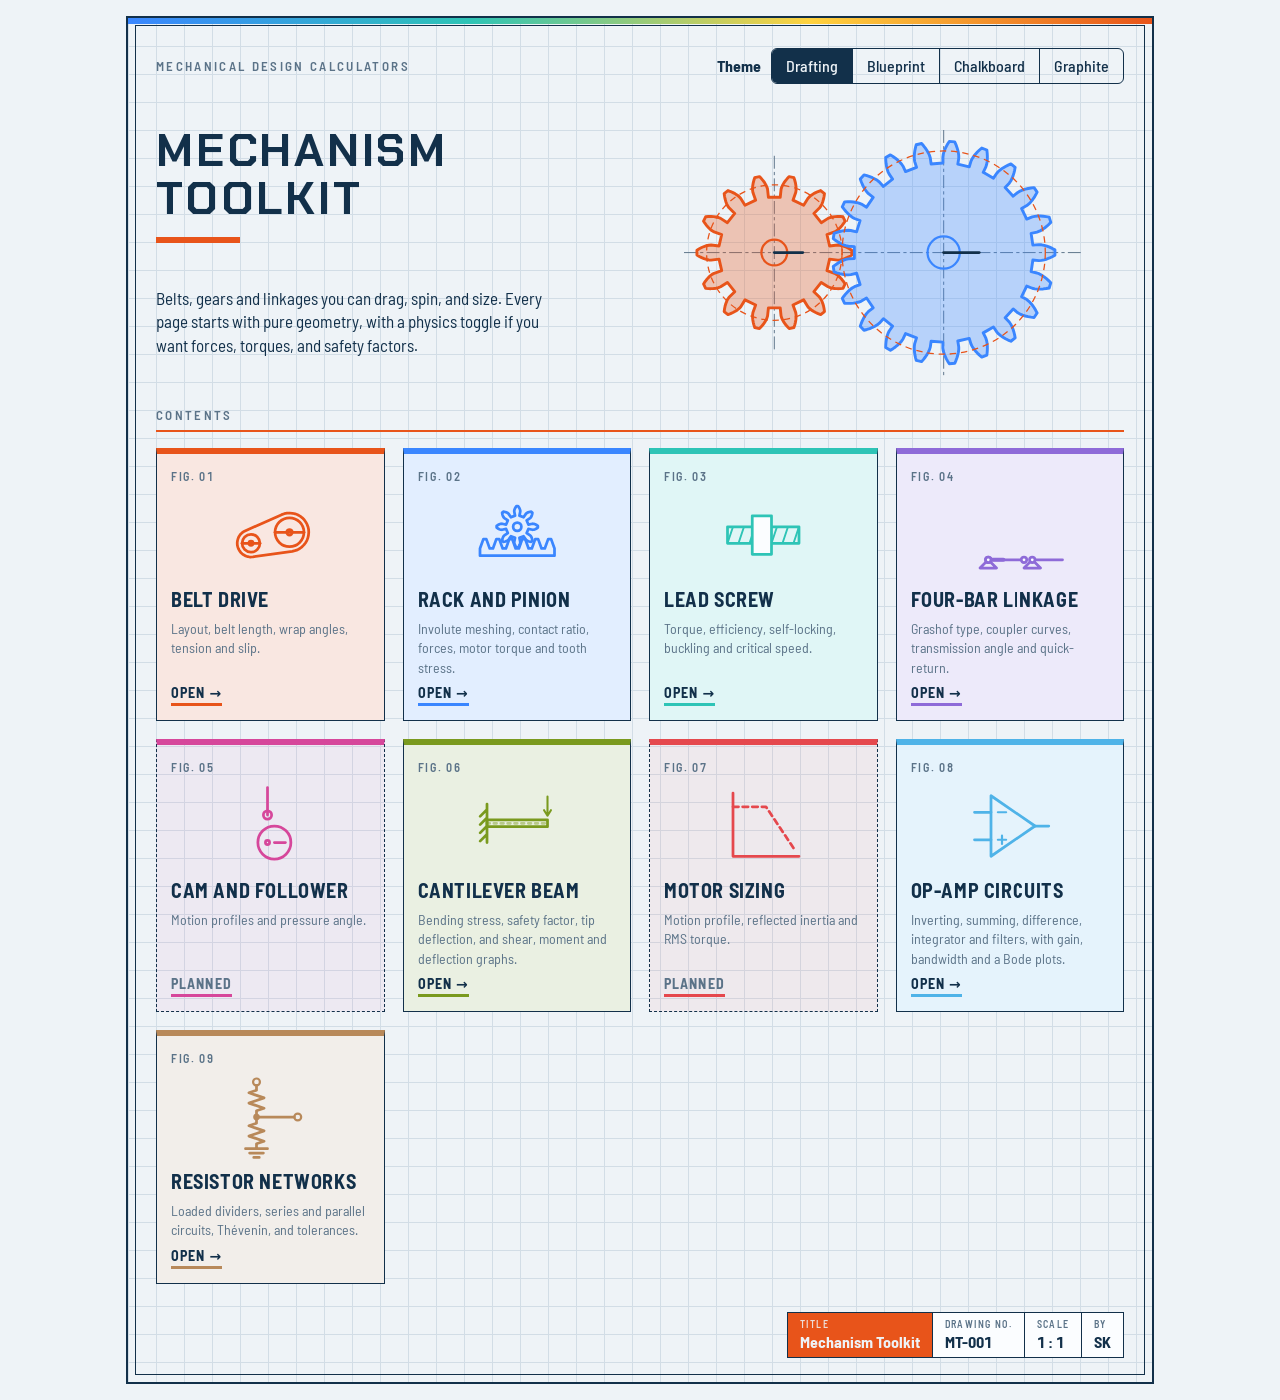
==== commit d9fc2c84: "Update index.html" ====
--- a/index.html
+++ b/index.html
@@ -154,8 +154,8 @@
 <div class="tile soon" style="--c:#d6479b"><span class="fig">FIG. 05</span><svg class="ico" viewBox="0 0 64 64" data-icon="cam"></svg><h2>Cam and follower</h2><p>Motion profiles and pressure angle.</p><span class="go">Planned</span></div>
 <a class="tile" href="cantilever.html" style="--c:var(--cant)"><span class="fig">FIG. 06</span><svg class="ico" viewBox="0 0 64 64" data-icon="cant"></svg><h2>Cantilever beam</h2><p>Bending stress, safety factor, tip deflection, and shear, moment and deflection graphs.</p><span class="go">Open →</span></a>
 <div class="tile soon" style="--c:#e5484d"><span class="fig">FIG. 07</span><svg class="ico" viewBox="0 0 64 64" data-icon="motor"></svg><h2>Motor sizing</h2><p>Motion profile, reflected inertia and RMS torque.</p><span class="go">Planned</span></div>
-<a class="tile" href="op-amps.html" style="--c:#4fb3e8"><span class="fig">FIG. 08</span><svg class="ico" viewBox="0 0 64 64" data-icon="amp"></svg><h2>Op-amp circuits</h2><p>Inverting, summing, difference, integrator and filters, with gain, bandwidth and a Bode plot.</p><span class="go">Open →</span></a>
-<a class="tile" href="resistor-network.html" style="--c:#b8895a"><span class="fig">FIG. 09</span><svg class="ico" viewBox="0 0 64 64" data-icon="rnet"></svg><h2>Resistor networks</h2><p>Loaded dividers, series and parallel banks, Th&eacute;venin, tolerance and E-series values.</p><span class="go">Open →</span></a>
+<a class="tile" href="op-amps.html" style="--c:#4fb3e8"><span class="fig">FIG. 08</span><svg class="ico" viewBox="0 0 64 64" data-icon="amp"></svg><h2>Op-amp circuits</h2><p>Inverting, summing, difference, integrator and filters, with gain, bandwidth and a Bode plots.</p><span class="go">Open →</span></a>
+<a class="tile" href="resistor-network.html" style="--c:#b8895a"><span class="fig">FIG. 09</span><svg class="ico" viewBox="0 0 64 64" data-icon="rnet"></svg><h2>Resistor networks</h2><p>Loaded dividers, series and parallel circuits, Th&eacute;venin, and tolerances.</p><span class="go">Open →</span></a>
 </div>
 <footer class="tb"><div class="hl"><span>Title</span>Mechanism Toolkit</div><div><span>Drawing no.</span>MT-001</div><div><span>Scale</span>1 : 1</div><div><span>By</span>SK</div></footer>
 </div>
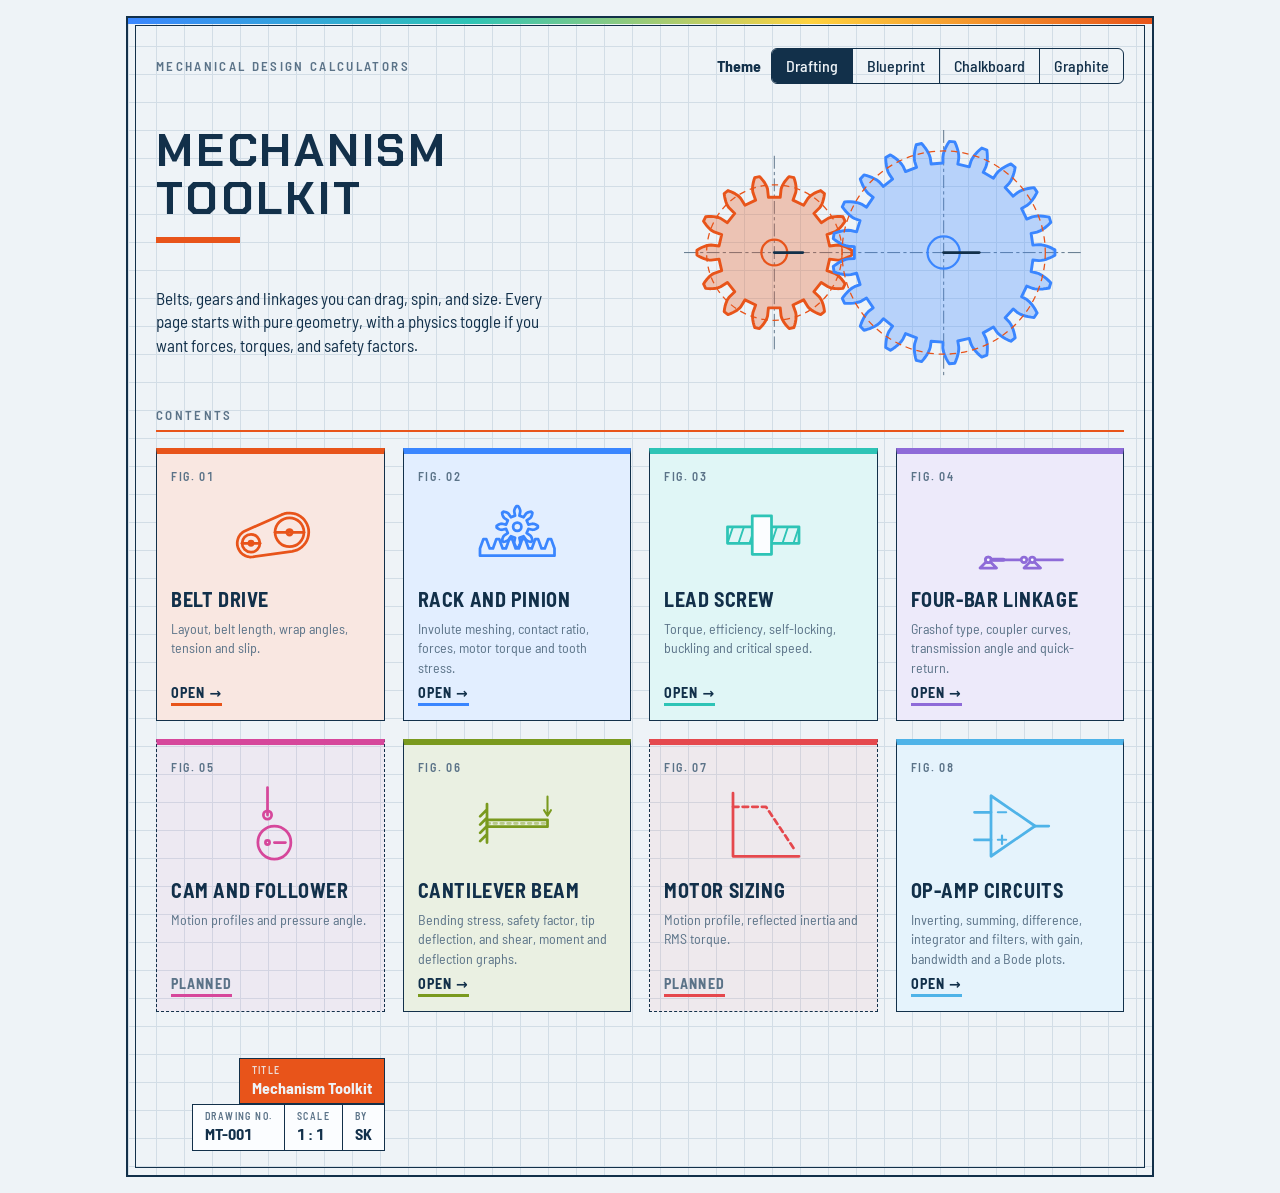
==== commit 8ff9fb2d: "Update index.html" ====
--- a/index.html
+++ b/index.html
@@ -155,8 +155,6 @@
 <a class="tile" href="cantilever.html" style="--c:var(--cant)"><span class="fig">FIG. 06</span><svg class="ico" viewBox="0 0 64 64" data-icon="cant"></svg><h2>Cantilever beam</h2><p>Bending stress, safety factor, tip deflection, and shear, moment and deflection graphs.</p><span class="go">Open →</span></a>
 <div class="tile soon" style="--c:#e5484d"><span class="fig">FIG. 07</span><svg class="ico" viewBox="0 0 64 64" data-icon="motor"></svg><h2>Motor sizing</h2><p>Motion profile, reflected inertia and RMS torque.</p><span class="go">Planned</span></div>
 <a class="tile" href="op-amps.html" style="--c:#4fb3e8"><span class="fig">FIG. 08</span><svg class="ico" viewBox="0 0 64 64" data-icon="amp"></svg><h2>Op-amp circuits</h2><p>Inverting, summing, difference, integrator and filters, with gain, bandwidth and a Bode plots.</p><span class="go">Open →</span></a>
-<a class="tile" href="resistor-network.html" style="--c:#b8895a"><span class="fig">FIG. 09</span><svg class="ico" viewBox="0 0 64 64" data-icon="rnet"></svg><h2>Resistor networks</h2><p>Loaded dividers, series and parallel circuits, Th&eacute;venin, and tolerances.</p><span class="go">Open →</span></a>
-</div>
 <footer class="tb"><div class="hl"><span>Title</span>Mechanism Toolkit</div><div><span>Drawing no.</span>MT-001</div><div><span>Scale</span>1 : 1</div><div><span>By</span>SK</div></footer>
 </div>
 </main>
@@ -281,8 +279,6 @@
   cant: () => `<path d="M10 30H54" ${line} stroke-dasharray="2 3" opacity=".45"/><path d="M10 16V44M10 20L5 25M10 26L5 31M10 32L5 37M10 38L5 43" ${line}/><path class="cb" ${line}/><path class="ca" style="stroke-width:1.5" ${line}/>`,
   // Op-amp: centred triangle with − and + inside, symmetric leads, and pulses aligned to the lead spans on hover.
   amp: () => `<path d="M18 10V54L50 32Z" ${line}/><path d="M23 22H29M23 42H29M26 39V45" ${line} style="stroke-width:1.6"/><path d="M6 22H18M6 42H18M50 32H60" ${line}/><circle class="pu" style="--d:10px" cx="7" cy="22" r="2" fill="currentColor"/><circle class="pu" style="--d:10px;animation-delay:.3s" cx="7" cy="42" r="2" fill="currentColor"/><circle class="pu" style="--d:9px;animation-delay:.85s" cx="51" cy="32" r="2" fill="currentColor"/>`,
-  // Voltage divider: centred spine, symmetric 4-peak resistors, clear stems at the tap and ground, and a hover pulse on the tap wire.
-  rnet: () => `<circle cx="22" cy="6.5" r="2.5" ${line} style="stroke-width:1.6"/><path d="M22 9V12.5L16.5 14.375L27.5 18.125L16.5 21.875L27.5 25.625L22 27.5V36.5L16.5 38.375L27.5 42.125L16.5 45.875L27.5 49.625L22 51.5V55M14 55H30M17 58.2H27M20 61.4H24" ${line}/><path d="M22 32H49.5" ${line}/><circle cx="22" cy="32" r="2.4" fill="currentColor"/><circle cx="52" cy="32" r="2.5" ${line} style="stroke-width:1.6"/><circle class="pu" style="--d:25px" cx="24" cy="32" r="2" fill="currentColor"/>`,
   motor: () => `<path d="M10 8V54H58" ${line}/><path d="M10 18H34L54 48" ${line} stroke-dasharray="4 3"/>`
 };
 {
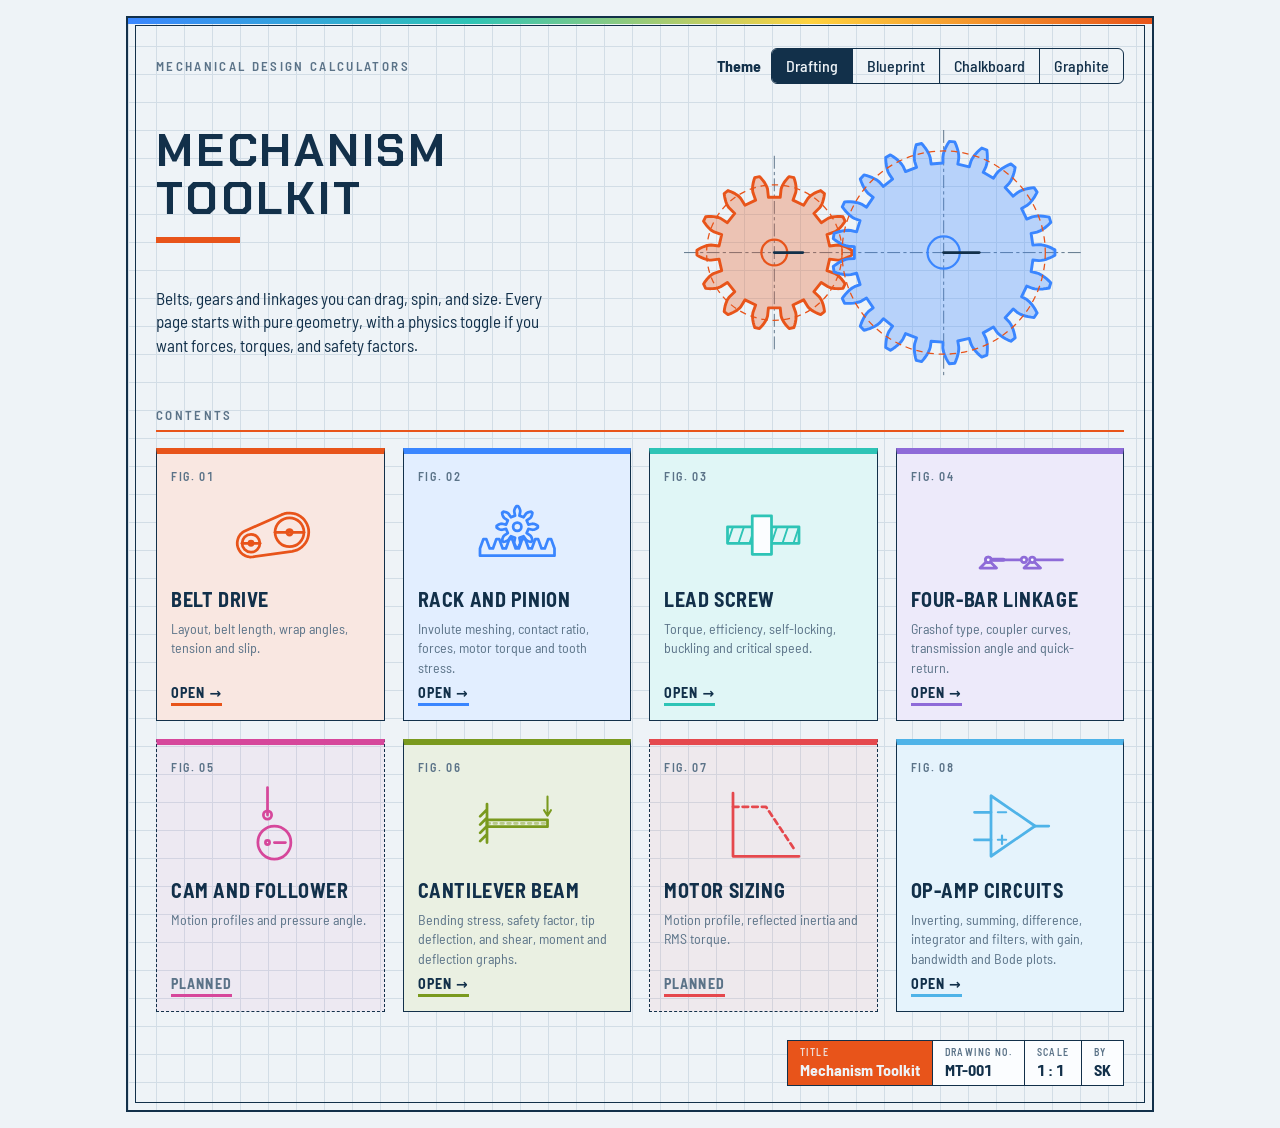
==== commit 01127bad: "Update index.html" ====
--- a/index.html
+++ b/index.html
@@ -1,348 +1,700 @@
 <!DOCTYPE html>
 <html lang="en">
 <head>
-<meta charset="utf-8">
-<meta name="viewport" content="width=device-width, initial-scale=1, viewport-fit=cover">
-<title>Mechanism Toolkit</title>
-<meta name="description" content="Interactive mechanism calculators: belt drives, rack and pinion, and more. Geometry first, with an optional physics mode.">
-<meta name="theme-color" content="#12304a">
-<link rel="icon" href="data:image/svg+xml,%3Csvg xmlns='http://www.w3.org/2000/svg' viewBox='0 0 64 64'%3E%3Crect width='64' height='64' fill='%232E5C7A'/%3E%3Ctext x='32' y='42' font-family='sans-serif' font-size='28' font-weight='700' text-anchor='middle' fill='%23F6F4EF'%3ESK%3C/text%3E%3C/svg%3E">
-<link rel="preconnect" href="https://fonts.googleapis.com">
-<link href="https://fonts.googleapis.com/css2?family=Barlow+Semi+Condensed:wght@400;500;600;700&family=Chakra+Petch:wght@600;700&display=swap" rel="stylesheet">
-<style>
-/* Shared look for every mechanism page: four themes plus common components. */
-:root{--paper:#eef3f7;--sheet:#eef3f7;--grid:#d2dde6;--panel:#fbfdff;--ink:#12304a;--mute:#5b7388;--line:#c5d2dd;--belt:#e8541a;--fill:rgba(18,48,74,.09);--ifill:rgba(232,84,26,.14);--edge:#12304a;--label:#12304a;--bad:#c0392b;--cant:#7a9a1e;
-box-sizing:border-box;padding-top:env(safe-area-inset-top,0px);padding-bottom:env(safe-area-inset-bottom,0px)}
-:root[data-theme="blueprint"]{--paper:#0f2b4a;--sheet:#0f2b4a;--grid:#1d4266;--panel:#123658;--ink:#e6f0fa;--mute:#93b0cb;--line:#2a5379;--belt:#ffa63d;--fill:rgba(230,240,250,.08);--ifill:rgba(255,166,61,.16);--edge:#e6f0fa;--label:#e6f0fa;--bad:#ff8a7a;--cant:#b8e04a}
-:root[data-theme="chalkboard"]{--paper:#10261f;--sheet:#173529;--grid:#25493a;--panel:#14302a;--ink:#eaf3ec;--mute:#9fbfaa;--line:#2c5041;--belt:#f4f1e6;--fill:rgba(255,255,255,.07);--ifill:rgba(250,204,21,.2);--edge:#eaf3ec;--label:#eaf3ec;--bad:#ffab9c;--cant:#f0a30a}
-:root[data-theme="graphite"]{--paper:#1b1d21;--sheet:#23262b;--grid:#32363d;--panel:#25282d;--ink:#e9ecef;--mute:#9aa1a9;--line:#383c43;--belt:#3ddc97;--fill:rgba(255,255,255,.06);--ifill:rgba(61,220,151,.16);--edge:#e9ecef;--label:#e9ecef;--bad:#ff8a7a;--cant:#f5a524}
-*{box-sizing:border-box}
-html{scroll-padding-top:env(safe-area-inset-top,0px)}
-body{margin:0;background:var(--paper);color:var(--ink);font:16px/1.4 "Barlow Semi Condensed",system-ui,-apple-system,"Segoe UI",sans-serif;font-variant-numeric:tabular-nums}
-main{max-width:1060px;margin:0 auto;padding:16px}
-header{display:flex;flex-wrap:wrap;gap:12px 24px;align-items:center;justify-content:space-between;margin-bottom:14px}
-h1{font-size:22px;font-weight:700;margin:0;letter-spacing:.01em}
-.back{color:var(--mute);text-decoration:none;margin-right:4px}
-.seg{display:inline-flex;border:1.5px solid var(--ink);border-radius:6px;overflow:hidden}
-.seg label{margin:0;cursor:pointer}
-.seg input{position:absolute;opacity:0;pointer-events:none}
-.seg span{display:block;padding:6px 14px;font-weight:500;border-left:1.5px solid var(--ink)}
-.seg label:first-child span{border-left:0}
-.seg input:checked+span{background:var(--ink);color:var(--paper)}
-.seg input:focus-visible+span{outline:2px solid var(--belt);outline-offset:-4px}
-.pair{display:flex;gap:10px;align-items:center}
-.grp{display:flex;gap:10px 18px;align-items:center;flex-wrap:wrap}
-.grp b{font-weight:500;color:var(--mute);font-size:14px}
-.layout{display:grid;grid-template-columns:minmax(0,1.25fr) minmax(0,1fr);gap:16px;align-items:start}
-@media (max-width:820px){.layout{grid-template-columns:1fr}}
-.sheet{border:1.5px solid var(--ink);border-radius:4px;background-color:var(--sheet);background-image:linear-gradient(var(--grid) 1px,transparent 1px),linear-gradient(90deg,var(--grid) 1px,transparent 1px);background-size:28px 28px}
-.card{background:var(--panel);border:1px solid var(--line);border-radius:8px;padding:14px 16px}
-.card h2{font-size:16px;margin:0 0 10px}
-.read{display:grid;grid-template-columns:1fr 1fr;gap:4px 16px;margin-bottom:12px}
-.read .big{grid-column:1/-1;border-bottom:1.5px solid var(--ink);padding-bottom:8px;margin-bottom:4px}
-.read small{display:block;color:var(--mute);font-size:14px}
-.read .big b{font-size:44px;line-height:1.05;font-weight:700;color:var(--belt)}
-.read b{font-size:24px;font-weight:600}
-.pgrid{display:grid;grid-template-columns:repeat(3,minmax(0,1fr));gap:10px 14px}
-.pgrid.g2{grid-template-columns:repeat(2,minmax(0,1fr))}
-@media (max-width:560px){.pgrid{grid-template-columns:repeat(2,minmax(0,1fr))}}
-.pgrid label{font-size:13px;color:var(--mute)}
-.pgrid input,.pgrid select{width:100%;margin-top:3px;padding:5px 6px;border:1px solid var(--line);border-radius:4px;background:var(--paper);color:var(--ink);font:inherit;font-size:15px}
-.pgrid input:focus,.pgrid select:focus,.btn:focus-visible{outline:2px solid var(--belt)}
-.pwrap{display:grid;grid-template-columns:minmax(0,1.7fr) minmax(0,1fr);gap:24px;align-items:start}
-@media (max-width:860px){.pwrap{grid-template-columns:1fr}}
-table{width:100%;border-collapse:collapse}
-.res td{padding:6px 4px;border-top:1px solid var(--line)}
-.res td:first-child{color:var(--mute)}
-.res td:last-child{text-align:right;font-weight:600}
-.pw{color:var(--bad);font-weight:600;margin-top:10px;font-size:14px}
-.pok{color:var(--mute);margin-top:10px;font-size:14px}
-.pout .pw:first-child,.pout .pok:first-child{margin-top:0}
-.note{color:var(--mute);font-size:13px;margin:8px 0 0}
-.how{margin-top:16px;border-top:1px solid var(--line);padding-top:12px}
-.how summary{cursor:pointer;font-weight:600}
-.how li{margin:6px 0;font-size:14.5px;line-height:1.5}
-.btn{font:inherit;font-weight:600;padding:6px 14px;border:1.5px solid var(--ink);border-radius:6px;background:none;color:var(--ink);cursor:pointer}
-.ctl{display:flex;gap:12px;align-items:center;margin-top:10px}
-.ctl input[type=range]{flex:1;accent-color:var(--belt)}
-.ctl span{min-width:150px;text-align:right;color:var(--mute);font-size:14px}
-.tip{width:15px;height:15px;border-radius:50%;border:1px solid var(--mute);background:none;color:var(--mute);font:600 10px/1 "Barlow Semi Condensed",system-ui,sans-serif;padding:0;margin-left:5px;cursor:help;vertical-align:1px}
-.tip:hover,.tip:focus-visible{color:var(--belt);border-color:var(--belt);outline:0}
-.tipbox{position:fixed;z-index:10;max-width:250px;padding:8px 10px;border-radius:6px;background:var(--ink);color:var(--paper);font-size:13px;line-height:1.35;box-shadow:0 4px 14px rgba(0,0,0,.3);pointer-events:none}
-@media (max-width:520px){
-.pair{flex-wrap:wrap;gap:6px 10px}
-.seg:has(label:nth-child(4)){display:grid;grid-template-columns:repeat(2,minmax(0,1fr))}
-.seg:has(label:nth-child(4)) span{text-align:center}
-.seg:has(label:nth-child(4)) label:nth-child(odd) span{border-left:0}
-.seg:has(label:nth-child(4)) label:nth-child(n+3) span{border-top:1.5px solid var(--ink)}
-.ctl{flex-wrap:wrap}
-.ctl span{min-width:0;flex-basis:100%;text-align:left}
-}
-[hidden]{display:none!important}
-</style>
-<style>
-.plate{position:relative;background-color:var(--sheet);background-image:linear-gradient(var(--grid) 1px,transparent 1px),linear-gradient(90deg,var(--grid) 1px,transparent 1px);background-size:28px 28px;border:2px solid var(--ink);padding:30px 28px 24px}
-.plate::before{content:"";position:absolute;inset:7px;border:1px solid var(--ink);pointer-events:none}
-.kick,.sec{font-size:13px;letter-spacing:.18em;text-transform:uppercase;font-weight:600;color:var(--mute)}
-.plate::after{content:"";position:absolute;left:0;right:0;top:0;height:6px;background:linear-gradient(90deg,#3a86ff,#2ec4b6,#ffd23f,var(--belt))}
-.plate header{margin:0}
-.hero{display:grid;grid-template-columns:minmax(0,1fr) minmax(0,400px);gap:24px;align-items:center;margin:10px 0 30px}
-@media (max-width:760px){.hero{grid-template-columns:1fr}#hero{justify-self:center;margin:12px 0 0}}
-.hero h1{font-family:"Chakra Petch","Barlow Semi Condensed",system-ui,sans-serif;font-size:clamp(30px,4.6vw,46px);line-height:1.05;text-transform:uppercase;letter-spacing:.06em;margin:0 0 16px}
-.hero h1::after{content:"";display:block;width:84px;height:6px;background:var(--belt);margin-top:14px}
-.lede{font-size:17px;max-width:44ch;margin:0 0 14px}
-@media (min-width:761px){.lede{position:relative;top:28px}}
-#hero{width:100%;max-width:400px;height:auto;justify-self:end;margin:36px 40px 0 0}
-.sec{border-bottom:2px solid var(--belt);padding-bottom:6px;margin:0 0 16px}
-.tiles{display:grid;grid-template-columns:repeat(auto-fill,minmax(220px,1fr));gap:18px}
-.tile{--c:var(--belt);display:flex;flex-direction:column;gap:6px;padding:14px;background:var(--panel);background:color-mix(in srgb,var(--c) 13%,var(--panel));border:1.5px solid var(--ink);border-top:6px solid var(--c);color:var(--ink);text-decoration:none;transition:transform .15s,box-shadow .15s}
-a.tile:hover,a.tile:focus-visible{transform:translate(-3px,-3px);box-shadow:5px 5px 0 var(--c);outline:0}
-.fig{font-size:12px;letter-spacing:.14em;color:var(--mute);font-weight:600}
-.ico{width:100%;height:88px;color:var(--c)}
-.tile h2{font-size:20px;margin:0;text-transform:uppercase;letter-spacing:.03em}
-.tile p{margin:0;font-size:14px;color:var(--mute);flex:1}
-.go{align-self:flex-start;font-weight:700;color:var(--ink);font-size:14px;letter-spacing:.08em;text-transform:uppercase;border-bottom:3px solid var(--c)}
-.tile.soon{border-style:dashed;border-top-style:solid;background:color-mix(in srgb,var(--c) 6%,transparent)}
-.tile.soon .go{color:var(--mute)}
-.tb{display:flex;justify-content:flex-end;flex-wrap:wrap;margin-top:28px}
-.tb div{border:1.5px solid var(--ink);margin-left:-1.5px;padding:4px 12px;font-weight:700;background:var(--panel)}
-.tb .hl{background:var(--belt);color:var(--paper)}
-.tb .hl span{color:inherit;opacity:.85}
-.tb span{display:block;font-size:10px;letter-spacing:.14em;text-transform:uppercase;color:var(--mute);font-weight:600}
-.spin{animation:cw var(--t) linear infinite}
-.spinr{animation:ccw var(--t) linear infinite}
-.rk{animation:rk 3s linear infinite alternate}
-.rp{animation:rp 3s linear infinite alternate}
-.fol{animation:fol 6s linear infinite}
-.ls{animation:ls 3s linear infinite alternate}
-.fb2{animation:fb2 6s linear infinite}
-.fb3{animation:fb3 6s linear infinite}
-.pu{opacity:0}
-.fl{animation:fl 1.6s linear infinite}
-.tile .spin,.tile .rk,.tile .rp,.tile .fol,.tile .ls,.tile .fb2,.tile .fb3,.tile .fl{animation-play-state:paused}
-.tile:hover .spin,.tile:focus-visible .spin,.tile:hover .rk,.tile:focus-visible .rk,.tile:hover .rp,.tile:focus-visible .rp,.tile:hover .fol,.tile:focus-visible .fol,.tile:hover .ls,.tile:focus-visible .ls,.tile:hover .fb2,.tile:focus-visible .fb2,.tile:hover .fb3,.tile:focus-visible .fb3,.tile:hover .fl,.tile:focus-visible .fl{animation-play-state:running}
-.tile:hover .pu,.tile:focus-visible .pu{animation:pu 1.8s linear infinite}
-@keyframes cw{from{transform:rotate(var(--a0))}to{transform:rotate(calc(var(--a0) + 360deg))}}
-@keyframes ccw{from{transform:rotate(var(--a0))}to{transform:rotate(calc(var(--a0) - 360deg))}}
-@keyframes ls{from{transform:translateX(-12px)}to{transform:translateX(12px)}}
-@keyframes rk{from{transform:translateX(6px)}to{transform:translateX(-6px)}}
-@keyframes fl{to{stroke-dashoffset:-8}}
-@keyframes pu{0%{transform:translateX(0);opacity:0}15%{opacity:1}85%{opacity:1}100%{transform:translateX(var(--d));opacity:0}}
-@keyframes rp{from{transform:rotate(61.35deg)}to{transform:rotate(118.65deg)}}
-@media (prefers-reduced-motion:reduce){.spin,.spinr,.rk,.rp,.fol,.ls,.fb2,.fb3,.fl,.pu{animation:none!important}.spin,.spinr{transform:rotate(var(--a0))}.rk{transform:translateX(6px)}.rp{transform:rotate(61.35deg)}.fol{transform:translateY(5.86px)}}
-@media (max-width:760px){.hero{margin-top:24px}#hero{justify-self:center;margin:12px 0 0;max-width:340px}}
-@media (max-width:520px){main{padding:10px}.plate{padding:22px 16px 18px}}
-</style>
+  <meta charset="utf-8">
+  <meta name="viewport" content="width=device-width, initial-scale=1, viewport-fit=cover">
+  <title>Mechanism Toolkit</title>
+  <meta name="description" content="Interactive mechanism calculators: belt drives, rack and pinion, and more. Geometry first, with an optional physics mode.">
+  <meta name="theme-color" content="#12304a">
+  <link rel="icon" href="data:image/svg+xml,%3Csvg xmlns='http://www.w3.org/2000/svg' viewBox='0 0 64 64'%3E%3Crect width='64' height='64' fill='%232E5C7A'/%3E%3Ctext x='32' y='42' font-family='sans-serif' font-size='28' font-weight='700' text-anchor='middle' fill='%23F6F4EF'%3ESK%3C/text%3E%3C/svg%3E">
+  <link rel="preconnect" href="https://fonts.googleapis.com">
+  <link href="https://fonts.googleapis.com/css2?family=Barlow+Semi+Condensed:wght@400;500;600;700&family=Chakra+Petch:wght@600;700&display=swap" rel="stylesheet">
+  <style>
+    /* Shared look for every mechanism page: four themes plus common components. */
+    :root {
+      --paper: #eef3f7;
+      --sheet: #eef3f7;
+      --grid: #d2dde6;
+      --panel: #fbfdff;
+      --ink: #12304a;
+      --mute: #5b7388;
+      --line: #c5d2dd;
+      --belt: #e8541a;
+      --fill: rgba(18, 48, 74, .09);
+      --ifill: rgba(232, 84, 26, .14);
+      --edge: #12304a;
+      --label: #12304a;
+      --bad: #c0392b;
+      --cant: #7a9a1e;
+      box-sizing: border-box;
+      padding-top: env(safe-area-inset-top, 0px);
+      padding-bottom: env(safe-area-inset-bottom, 0px);
+    }
+    :root[data-theme="blueprint"] {
+      --paper: #0f2b4a;
+      --sheet: #0f2b4a;
+      --grid: #1d4266;
+      --panel: #123658;
+      --ink: #e6f0fa;
+      --mute: #93b0cb;
+      --line: #2a5379;
+      --belt: #ffa63d;
+      --fill: rgba(230, 240, 250, .08);
+      --ifill: rgba(255, 166, 61, .16);
+      --edge: #e6f0fa;
+      --label: #e6f0fa;
+      --bad: #ff8a7a;
+      --cant: #b8e04a;
+    }
+    :root[data-theme="chalkboard"] {
+      --paper: #10261f;
+      --sheet: #173529;
+      --grid: #25493a;
+      --panel: #14302a;
+      --ink: #eaf3ec;
+      --mute: #9fbfaa;
+      --line: #2c5041;
+      --belt: #f4f1e6;
+      --fill: rgba(255, 255, 255, .07);
+      --ifill: rgba(250, 204, 21, .2);
+      --edge: #eaf3ec;
+      --label: #eaf3ec;
+      --bad: #ffab9c;
+      --cant: #f0a30a;
+    }
+    :root[data-theme="graphite"] {
+      --paper: #1b1d21;
+      --sheet: #23262b;
+      --grid: #32363d;
+      --panel: #25282d;
+      --ink: #e9ecef;
+      --mute: #9aa1a9;
+      --line: #383c43;
+      --belt: #3ddc97;
+      --fill: rgba(255, 255, 255, .06);
+      --ifill: rgba(61, 220, 151, .16);
+      --edge: #e9ecef;
+      --label: #e9ecef;
+      --bad: #ff8a7a;
+      --cant: #f5a524;
+    }
+    * { box-sizing: border-box; }
+    html { scroll-padding-top: env(safe-area-inset-top, 0px); }
+    body {
+      margin: 0;
+      background: var(--paper);
+      color: var(--ink);
+      font: 16px/1.4 "Barlow Semi Condensed", system-ui, -apple-system, "Segoe UI", sans-serif;
+      font-variant-numeric: tabular-nums;
+    }
+    main { max-width: 1060px; margin: 0 auto; padding: 16px; }
+    header {
+      display: flex;
+      flex-wrap: wrap;
+      gap: 12px 24px;
+      align-items: center;
+      justify-content: space-between;
+      margin-bottom: 14px;
+    }
+    h1 { font-size: 22px; font-weight: 700; margin: 0; letter-spacing: .01em; }
+    .back { color: var(--mute); text-decoration: none; margin-right: 4px; }
+    .seg { display: inline-flex; border: 1.5px solid var(--ink); border-radius: 6px; overflow: hidden; }
+    .seg label { margin: 0; cursor: pointer; }
+    .seg input { position: absolute; opacity: 0; pointer-events: none; }
+    .seg span { display: block; padding: 6px 14px; font-weight: 500; border-left: 1.5px solid var(--ink); }
+    .seg label:first-child span { border-left: 0; }
+    .seg input:checked + span { background: var(--ink); color: var(--paper); }
+    .seg input:focus-visible + span { outline: 2px solid var(--belt); outline-offset: -4px; }
+    .pair { display: flex; gap: 10px; align-items: center; }
+    .grp { display: flex; gap: 10px 18px; align-items: center; flex-wrap: wrap; }
+    .grp b { font-weight: 500; color: var(--mute); font-size: 14px; }
+    .layout { display: grid; grid-template-columns: minmax(0, 1.25fr) minmax(0, 1fr); gap: 16px; align-items: start; }
+    @media (max-width: 820px) { .layout { grid-template-columns: 1fr; } }
+    .sheet {
+      border: 1.5px solid var(--ink);
+      border-radius: 4px;
+      background-color: var(--sheet);
+      background-image: linear-gradient(var(--grid) 1px, transparent 1px), linear-gradient(90deg, var(--grid) 1px, transparent 1px);
+      background-size: 28px 28px;
+    }
+    .card { background: var(--panel); border: 1px solid var(--line); border-radius: 8px; padding: 14px 16px; }
+    .card h2 { font-size: 16px; margin: 0 0 10px; }
+    .read { display: grid; grid-template-columns: 1fr 1fr; gap: 4px 16px; margin-bottom: 12px; }
+    .read .big { grid-column: 1 / -1; border-bottom: 1.5px solid var(--ink); padding-bottom: 8px; margin-bottom: 4px; }
+    .read small { display: block; color: var(--mute); font-size: 14px; }
+    .read .big b { font-size: 44px; line-height: 1.05; font-weight: 700; color: var(--belt); }
+    .read b { font-size: 24px; font-weight: 600; }
+    .pgrid { display: grid; grid-template-columns: repeat(3, minmax(0, 1fr)); gap: 10px 14px; }
+    .pgrid.g2 { grid-template-columns: repeat(2, minmax(0, 1fr)); }
+    @media (max-width: 560px) { .pgrid { grid-template-columns: repeat(2, minmax(0, 1fr)); } }
+    .pgrid label { font-size: 13px; color: var(--mute); }
+    .pgrid input, .pgrid select {
+      width: 100%;
+      margin-top: 3px;
+      padding: 5px 6px;
+      border: 1px solid var(--line);
+      border-radius: 4px;
+      background: var(--paper);
+      color: var(--ink);
+      font: inherit;
+      font-size: 15px;
+    }
+    .pgrid input:focus, .pgrid select:focus, .btn:focus-visible { outline: 2px solid var(--belt); }
+    .pwrap { display: grid; grid-template-columns: minmax(0, 1.7fr) minmax(0, 1fr); gap: 24px; align-items: start; }
+    @media (max-width: 860px) { .pwrap { grid-template-columns: 1fr; } }
+    table { width: 100%; border-collapse: collapse; }
+    .res td { padding: 6px 4px; border-top: 1px solid var(--line); }
+    .res td:first-child { color: var(--mute); }
+    .res td:last-child { text-align: right; font-weight: 600; }
+    .pw { color: var(--bad); font-weight: 600; margin-top: 10px; font-size: 14px; }
+    .pok { color: var(--mute); margin-top: 10px; font-size: 14px; }
+    .pout .pw:first-child, .pout .pok:first-child { margin-top: 0; }
+    .note { color: var(--mute); font-size: 13px; margin: 8px 0 0; }
+    .how { margin-top: 16px; border-top: 1px solid var(--line); padding-top: 12px; }
+    .how summary { cursor: pointer; font-weight: 600; }
+    .how li { margin: 6px 0; font-size: 14.5px; line-height: 1.5; }
+    .btn {
+      font: inherit;
+      font-weight: 600;
+      padding: 6px 14px;
+      border: 1.5px solid var(--ink);
+      border-radius: 6px;
+      background: none;
+      color: var(--ink);
+      cursor: pointer;
+    }
+    .ctl { display: flex; gap: 12px; align-items: center; margin-top: 10px; }
+    .ctl input[type=range] { flex: 1; accent-color: var(--belt); }
+    .ctl span { min-width: 150px; text-align: right; color: var(--mute); font-size: 14px; }
+    .tip {
+      width: 15px;
+      height: 15px;
+      border-radius: 50%;
+      border: 1px solid var(--mute);
+      background: none;
+      color: var(--mute);
+      font: 600 10px/1 "Barlow Semi Condensed", system-ui, sans-serif;
+      padding: 0;
+      margin-left: 5px;
+      cursor: help;
+      vertical-align: 1px;
+    }
+    .tip:hover, .tip:focus-visible { color: var(--belt); border-color: var(--belt); outline: 0; }
+    .tipbox {
+      position: fixed;
+      z-index: 10;
+      max-width: 250px;
+      padding: 8px 10px;
+      border-radius: 6px;
+      background: var(--ink);
+      color: var(--paper);
+      font-size: 13px;
+      line-height: 1.35;
+      box-shadow: 0 4px 14px rgba(0, 0, 0, .3);
+      pointer-events: none;
+    }
+    @media (max-width: 520px) {
+      .pair { flex-wrap: wrap; gap: 6px 10px; }
+      .seg:has(label:nth-child(4)) { display: grid; grid-template-columns: repeat(2, minmax(0, 1fr)); }
+      .seg:has(label:nth-child(4)) span { text-align: center; }
+      .seg:has(label:nth-child(4)) label:nth-child(odd) span { border-left: 0; }
+      .seg:has(label:nth-child(4)) label:nth-child(n+3) span { border-top: 1.5px solid var(--ink); }
+      .ctl { flex-wrap: wrap; }
+      .ctl span { min-width: 0; flex-basis: 100%; text-align: left; }
+    }
+    [hidden] { display: none !important; }
+  </style>
+  <style>
+    /* Index plate, hero, mechanism tiles, and title block */
+    .plate {
+      position: relative;
+      background-color: var(--sheet);
+      background-image: linear-gradient(var(--grid) 1px, transparent 1px), linear-gradient(90deg, var(--grid) 1px, transparent 1px);
+      background-size: 28px 28px;
+      border: 2px solid var(--ink);
+      padding: 30px 28px 24px;
+    }
+    .plate::before { content: ""; position: absolute; inset: 7px; border: 1px solid var(--ink); pointer-events: none; }
+    .plate::after {
+      content: "";
+      position: absolute;
+      left: 0;
+      right: 0;
+      top: 0;
+      height: 6px;
+      background: linear-gradient(90deg, #3a86ff, #2ec4b6, #ffd23f, var(--belt));
+    }
+    .plate header { margin: 0; }
+    .kick, .sec { font-size: 13px; letter-spacing: .18em; text-transform: uppercase; font-weight: 600; color: var(--mute); }
+    .hero { display: grid; grid-template-columns: minmax(0, 1fr) minmax(0, 400px); gap: 24px; align-items: center; margin: 10px 0 30px; }
+    .hero h1 {
+      font-family: "Chakra Petch", "Barlow Semi Condensed", system-ui, sans-serif;
+      font-size: clamp(30px, 4.6vw, 46px);
+      line-height: 1.05;
+      text-transform: uppercase;
+      letter-spacing: .06em;
+      margin: 0 0 16px;
+    }
+    .hero h1::after { content: ""; display: block; width: 84px; height: 6px; background: var(--belt); margin-top: 14px; }
+    .lede { font-size: 17px; max-width: 44ch; margin: 0 0 14px; }
+    @media (min-width: 761px) { .lede { position: relative; top: 28px; } }
+    #hero { width: 100%; max-width: 400px; height: auto; justify-self: end; margin: 36px 40px 0 0; }
+    .sec { border-bottom: 2px solid var(--belt); padding-bottom: 6px; margin: 0 0 16px; }
+    .tiles { display: grid; grid-template-columns: repeat(auto-fill, minmax(220px, 1fr)); gap: 18px; }
+    .tile {
+      --c: var(--belt);
+      display: flex;
+      flex-direction: column;
+      gap: 6px;
+      padding: 14px;
+      background: var(--panel);
+      background: color-mix(in srgb, var(--c) 13%, var(--panel));
+      border: 1.5px solid var(--ink);
+      border-top: 6px solid var(--c);
+      color: var(--ink);
+      text-decoration: none;
+      transition: transform .15s, box-shadow .15s;
+    }
+    a.tile:hover, a.tile:focus-visible { transform: translate(-3px, -3px); box-shadow: 5px 5px 0 var(--c); outline: 0; }
+    .fig { font-size: 12px; letter-spacing: .14em; color: var(--mute); font-weight: 600; }
+    .ico { width: 100%; height: 88px; color: var(--c); }
+    .tile h2 { font-size: 20px; margin: 0; text-transform: uppercase; letter-spacing: .03em; }
+    .tile p { margin: 0; font-size: 14px; color: var(--mute); flex: 1; }
+    .go {
+      align-self: flex-start;
+      font-weight: 700;
+      color: var(--ink);
+      font-size: 14px;
+      letter-spacing: .08em;
+      text-transform: uppercase;
+      border-bottom: 3px solid var(--c);
+    }
+    .tile.soon { border-style: dashed; border-top-style: solid; background: color-mix(in srgb, var(--c) 6%, transparent); }
+    .tile.soon .go { color: var(--mute); }
+    .tb { display: flex; justify-content: flex-end; flex-wrap: wrap; margin-top: 28px; }
+    .tb div { border: 1.5px solid var(--ink); margin-left: -1.5px; padding: 4px 12px; font-weight: 700; background: var(--panel); }
+    .tb .hl { background: var(--belt); color: var(--paper); }
+    .tb .hl span { color: inherit; opacity: .85; }
+    .tb span { display: block; font-size: 10px; letter-spacing: .14em; text-transform: uppercase; color: var(--mute); font-weight: 600; }
+
+    /* Tile icon hover animations */
+    .spin { animation: cw var(--t) linear infinite; }
+    .spinr { animation: ccw var(--t) linear infinite; }
+    .rk { animation: rk 3s linear infinite alternate; }
+    .rp { animation: rp 3s linear infinite alternate; }
+    .fol { animation: fol 6s linear infinite; }
+    .ls { animation: ls 3s linear infinite alternate; }
+    .fb2 { animation: fb2 6s linear infinite; }
+    .fb3 { animation: fb3 6s linear infinite; }
+    .pu { opacity: 0; }
+    .tile .spin, .tile .rk, .tile .rp, .tile .fol, .tile .ls, .tile .fb2, .tile .fb3 { animation-play-state: paused; }
+    .tile:hover .spin, .tile:focus-visible .spin,
+    .tile:hover .rk, .tile:focus-visible .rk,
+    .tile:hover .rp, .tile:focus-visible .rp,
+    .tile:hover .fol, .tile:focus-visible .fol,
+    .tile:hover .ls, .tile:focus-visible .ls,
+    .tile:hover .fb2, .tile:focus-visible .fb2,
+    .tile:hover .fb3, .tile:focus-visible .fb3 { animation-play-state: running; }
+    .tile:hover .pu, .tile:focus-visible .pu { animation: pu 1.8s linear infinite; }
+
+    @keyframes cw { from { transform: rotate(var(--a0)); } to { transform: rotate(calc(var(--a0) + 360deg)); } }
+    @keyframes ccw { from { transform: rotate(var(--a0)); } to { transform: rotate(calc(var(--a0) - 360deg)); } }
+    @keyframes ls { from { transform: translateX(-12px); } to { transform: translateX(12px); } }
+    @keyframes rk { from { transform: translateX(6px); } to { transform: translateX(-6px); } }
+    @keyframes pu {
+      0% { transform: translateX(0); opacity: 0; }
+      15% { opacity: 1; }
+      85% { opacity: 1; }
+      100% { transform: translateX(var(--d)); opacity: 0; }
+    }
+    @keyframes rp { from { transform: rotate(61.35deg); } to { transform: rotate(118.65deg); } }
+
+    @media (prefers-reduced-motion: reduce) {
+      .spin, .spinr, .rk, .rp, .fol, .ls, .fb2, .fb3, .pu { animation: none !important; }
+      .spin, .spinr { transform: rotate(var(--a0)); }
+      .rk { transform: translateX(6px); }
+      .rp { transform: rotate(61.35deg); }
+      .fol { transform: translateY(5.86px); }
+    }
+    @media (max-width: 760px) {
+      .hero { grid-template-columns: 1fr; margin-top: 24px; }
+      #hero { justify-self: center; margin: 12px 0 0; max-width: 340px; }
+    }
+    @media (max-width: 520px) {
+      main { padding: 10px; }
+      .plate { padding: 22px 16px 18px; }
+    }
+  </style>
 </head>
 <body>
-<main>
-<div class="plate">
-<header><div class="kick">Mechanical design calculators</div><div id="themeSlot"></div></header>
-<section class="hero">
-<div>
-<h1>Mechanism<br>Toolkit</h1>
-<p class="lede">Belts, gears and linkages you can drag, spin, and size. Every page starts with pure geometry, with a physics toggle if you want forces, torques, and safety factors.</p>
-</div>
-<svg id="hero" viewBox="-28 -38 124 76" role="img" aria-label="Two spur gears meshing and turning"></svg>
-</section>
-<h2 class="sec">Contents</h2>
-<div class="tiles">
-<a class="tile" href="belt.html" style="--c:var(--belt)"><span class="fig">FIG. 01</span><svg class="ico" viewBox="0 0 64 64" data-icon="belt"></svg><h2>Belt drive</h2><p>Layout, belt length, wrap angles, tension and slip.</p><span class="go">Open →</span></a>
-<a class="tile" href="rack-pinion.html" style="--c:#3a86ff"><span class="fig">FIG. 02</span><svg class="ico" viewBox="0 0 64 64" data-icon="rack"></svg><h2>Rack and pinion</h2><p>Involute meshing, contact ratio, forces, motor torque and tooth stress.</p><span class="go">Open →</span></a>
-<a class="tile" href="lead-screw.html" style="--c:#2ec4b6"><span class="fig">FIG. 03</span><svg class="ico" viewBox="0 0 64 64" data-icon="screw"></svg><h2>Lead screw</h2><p>Torque, efficiency, self-locking, buckling and critical speed.</p><span class="go">Open →</span></a>
-<a class="tile" href="four-bar.html" style="--c:#8e6bd8"><span class="fig">FIG. 04</span><svg class="ico" viewBox="0 0 64 64" data-icon="four"></svg><h2>Four-bar linkage</h2><p>Grashof type, coupler curves, transmission angle and quick-return.</p><span class="go">Open →</span></a>
-<div class="tile soon" style="--c:#d6479b"><span class="fig">FIG. 05</span><svg class="ico" viewBox="0 0 64 64" data-icon="cam"></svg><h2>Cam and follower</h2><p>Motion profiles and pressure angle.</p><span class="go">Planned</span></div>
-<a class="tile" href="cantilever.html" style="--c:var(--cant)"><span class="fig">FIG. 06</span><svg class="ico" viewBox="0 0 64 64" data-icon="cant"></svg><h2>Cantilever beam</h2><p>Bending stress, safety factor, tip deflection, and shear, moment and deflection graphs.</p><span class="go">Open →</span></a>
-<div class="tile soon" style="--c:#e5484d"><span class="fig">FIG. 07</span><svg class="ico" viewBox="0 0 64 64" data-icon="motor"></svg><h2>Motor sizing</h2><p>Motion profile, reflected inertia and RMS torque.</p><span class="go">Planned</span></div>
-<a class="tile" href="op-amps.html" style="--c:#4fb3e8"><span class="fig">FIG. 08</span><svg class="ico" viewBox="0 0 64 64" data-icon="amp"></svg><h2>Op-amp circuits</h2><p>Inverting, summing, difference, integrator and filters, with gain, bandwidth and a Bode plots.</p><span class="go">Open →</span></a>
-<footer class="tb"><div class="hl"><span>Title</span>Mechanism Toolkit</div><div><span>Drawing no.</span>MT-001</div><div><span>Scale</span>1 : 1</div><div><span>By</span>SK</div></footer>
-</div>
-</main>
-<script>
-// Shared by every mechanism page: helpers, theme switcher, help popouts, input clamping.
-const $ = id => document.getElementById(id);
-const TP = 2 * Math.PI;
-const val = id => parseFloat($(id).value);
-const fmt = (x, d = 2) => isFinite(x) ? x.toFixed(d) : "–";
-
-const THEMES = [["drafting", "Drafting"], ["blueprint", "Blueprint"], ["chalkboard", "Chalkboard"], ["graphite", "Graphite"]];
-const THEME_KEY = "beltTheme"; // same key the belt page uses, so the choice carries across pages
-function setTheme(t) {
-  document.documentElement.dataset.theme = t;
-  const r = document.querySelector('input[name=theme][value="' + t + '"]');
-  if (r) r.checked = true;
-  try { localStorage.setItem(THEME_KEY, t); } catch (e) {}
-}
-function initTheme() {
-  const slot = $("themeSlot");
-  if (slot) slot.innerHTML = `<div class="pair"><b>Theme</b><div class="seg" role="radiogroup" aria-label="Theme">${THEMES.map(([v, n]) => `<label><input type="radio" name="theme" value="${v}"><span>${n}</span></label>`).join("")}</div></div>`;
-  let saved = null;
-  try { saved = localStorage.getItem(THEME_KEY); } catch (e) {}
-  setTheme(THEMES.some(t => t[0] === saved) ? saved : (matchMedia("(prefers-color-scheme: dark)").matches ? "blueprint" : "drafting"));
-  document.querySelectorAll("input[name=theme]").forEach(r => r.addEventListener("change", () => setTheme(r.value)));
-}
-
-// Snap typed values back into each field's min/max, then call cb.
-function clampInputs(sel, cb) {
-  document.querySelectorAll(sel).forEach(el => el.addEventListener("change", () => {
-    const lo = parseFloat(el.min), hi = parseFloat(el.max), v = parseFloat(el.value);
-    if (!isFinite(v)) return;
-    const c = Math.min(isFinite(hi) ? hi : Infinity, Math.max(isFinite(lo) ? lo : -Infinity, v));
-    if (c !== v) { el.value = c; cb(); }
-  }));
-}
-
-// Adds a "?" popout beside each labelled input. TIPS maps input id -> help text.
-function initTips(TIPS) {
-  const box = document.createElement("div");
-  box.className = "tipbox"; box.hidden = true; document.body.appendChild(box);
-  let cur = null;
-  const hide = () => { box.hidden = true; cur = null; };
-  const show = b => {
-    box.textContent = b.dataset.tip; box.hidden = false; cur = b;
-    const r = b.getBoundingClientRect(), w = box.offsetWidth, h = box.offsetHeight;
-    box.style.left = Math.min(Math.max(8, r.left + r.width / 2 - w / 2), innerWidth - w - 8) + "px";
-    box.style.top = (r.bottom + h + 12 > innerHeight ? r.top - h - 6 : r.bottom + 6) + "px";
-  };
-  for (const id in TIPS) {
-    const el = $(id); if (!el) continue;
-    const b = document.createElement("button");
-    b.type = "button"; b.className = "tip"; b.textContent = "?"; b.dataset.tip = TIPS[id];
-    b.setAttribute("aria-label", "About " + el.parentElement.firstChild.textContent.trim());
-    el.before(b);
-  }
-  const canHover = matchMedia("(hover: hover)").matches;
-  document.addEventListener("click", e => {
-    const b = e.target.closest(".tip");
-    if (!b) return hide();
-    e.preventDefault();
-    if (canHover || cur !== b) show(b); else hide();
-  });
-  if (canHover) document.addEventListener("mouseover", e => { const b = e.target.closest(".tip"); if (b) show(b); else if (cur) hide(); });
-  document.addEventListener("keydown", e => { if (e.key === "Escape") hide(); });
-  addEventListener("scroll", hide, true);
-}
-
-initTheme();
-</script>
-<script>
-const TAU = 2 * Math.PI, byId = id => document.getElementById(id);
-// Involute spur-gear outline centred on the origin, tooth 0 on +x. Teeth are 8% thinner than the gap pitch for backlash.
-function gearD(z, m) {
-  const al = Math.PI / 9, r = m * z / 2, rb = r * Math.cos(al), ra = r + m, rf = r - 1.25 * m, inv = a => Math.tan(a) - a, iA = inv(al);
-  const half = q => Math.max(0, .92 * Math.PI / (2 * z) - (inv(Math.acos(Math.min(1, rb / q))) - iA));
-  const r0 = Math.max(rb, rf), fl = [];
-  for (let i = 0; i <= 6; i++) { const q = r0 + (ra - r0) * i / 6; fl.push([q, half(q)]); }
-  const root = rf < rb ? [[rf, half(rb)]] : [];
-  const tooth = [...root.map(([q, a]) => [q, -a]), ...fl.map(([q, a]) => [q, -a]), ...fl.slice().reverse(), ...root];
-  let d = "";
-  for (let k = 0; k < z; k++) tooth.forEach(([q, a], i) => { const t = a + TAU * k / z; d += (k + i ? "L" : "M") + (q * Math.cos(t)).toFixed(2) + " " + (q * Math.sin(t)).toFixed(2); });
-  return d + "Z";
-}
-// Closed belt outline around two circles [x, y, r].
-function hull(a, b) {
-  const dx = b[0] - a[0], dy = b[1] - a[1], d = Math.hypot(dx, dy), f = Math.atan2(dy, dx), be = Math.acos((a[2] - b[2]) / d), pts = [];
-  const arc = (c, a0, a1) => { for (let i = 0; i <= 24; i++) { const t = a0 + (a1 - a0) * i / 24; pts.push((c[0] + c[2] * Math.cos(t)).toFixed(1) + " " + (c[1] + c[2] * Math.sin(t)).toFixed(1)); } };
-  arc(b, f - be, f + be); arc(a, f + be, f - be + TAU);
-  return "M" + pts.join("L") + "Z";
-}
-const spin = (x, y, t, a0, inner, cls = "spin") => `<g transform="translate(${x},${y})"><g class="${cls}" style="--a0:${a0}deg;--t:${t}s">${inner}</g></g>`;
-const line = "fill='none' stroke='currentColor' stroke-width='2' stroke-linecap='round' stroke-linejoin='round'";
-
-// Hero: 14T drives 21T (module 3), so the speeds stay in the ratio 21 : 14. Slow on purpose.
-const gear = (d, r, c) => `<path d="${d}" fill="${c}" fill-opacity=".3" stroke="${c}" stroke-width=".9" stroke-linejoin="round"/><circle r="${r}" fill="none" stroke="${c}" stroke-width=".7"/><line x1="0" y1="0" x2="${r * 2.2}" y2="0" stroke="var(--label)" stroke-width=".9" stroke-linecap="round"/>`;
-byId("hero").innerHTML =
-  `<g stroke="var(--mute)" stroke-width=".3" stroke-dasharray="4 1 1 1"><line x1="-28" y1="0" x2="96" y2="0"/><line x1="0" y1="-30" x2="0" y2="30"/><line x1="52.5" y1="-38" x2="52.5" y2="38"/></g>` +
-  spin(0, 0, 40, 0, gear(gearD(14, 3), 4, "var(--belt)")) + spin(52.5, 0, 60, 180 + 180 / 21, gear(gearD(21, 3), 5, "#3a86ff"), "spinr") +
-  `<circle r="21" fill="none" stroke="var(--belt)" stroke-width=".4" stroke-dasharray="2 1.5"/><circle cx="52.5" r="31.5" fill="none" stroke="var(--belt)" stroke-width=".4" stroke-dasharray="2 1.5"/>`;
-
-const ICONS = {
-  belt: () => `<path d="${hull([18, 38, 10], [46, 30, 14])}" ${line}/><circle cx="18" cy="38" r="6.5" ${line}/><circle cx="46" cy="30" r="10.5" ${line}/>` + spin(18, 38, 6, 0, `<line x1="-6.5" y1="0" x2="6.5" y2="0" ${line}/><circle r="1.5" ${line}/>`) + spin(46, 30, 8, 0, `<line x1="-10.5" y1="0" x2="10.5" y2="0" ${line}/><circle r="2" ${line}/>`),
-  rack: () => {
-    // module 3: pitch 9.42, 20° flanks, tooth 8% thin; pitch line y = 38, tips y = 35, roots y = 41.75, base y = 47
-    const p = Math.PI * 3, t = Math.tan(Math.PI / 9), hp = .92 * p / 4, w = h => hp - h * t;
-    let d = "", first = 32 + p / 2 - 3 * p;
-    d += `M${first - w(-3.75)} 47V41.75`;
-    for (let k = -3; k <= 2; k++) { const c = 32 + p / 2 + k * p; d += `L${c - w(-3.75)} 41.75L${c - w(3)} 35H${c + w(3)}L${c + w(-3.75)} 41.75`; }
-    d += `V47Z`;
-    return `<g class="rk"><path d="${d}" ${line} stroke-linejoin="miter"/></g><g transform="translate(32,26)"><g class="rp"><path d="${gearD(8, 3)}" ${line}/><circle r="3" ${line}/></g></g>`;
-  },
-  screw: () => {
-    let d = "";
-    for (let x = -26; x <= 82; x += 8) d += `M${x} 38L${x + 4} 26`; // extra length so both ends stay covered while the lines slide ±12
-    return `<defs><clipPath id="lsc"><rect x="6" y="26" width="52" height="12"/></clipPath></defs><rect x="6" y="26" width="52" height="12" ${line}/><g clip-path="url(#lsc)"><g class="ls"><path d="${d}" ${line} style="stroke-width:1.4"/></g></g><g class="ls"><rect x="24" y="18" width="14" height="28" fill="var(--panel)" ${line}/></g>`;
-  },
-  four: () => `<path d="M10 56l6-6 6 6zM42 56l6-6 6 6z" ${line}/><g transform="translate(16,50)"><g class="fb3"><line x1="0" y1="0" x2="26" y2="0" ${line}/><circle r="2" fill="var(--panel)" ${line}/><circle cx="26" r="2" fill="var(--panel)" ${line}/></g></g><g transform="translate(48,50)"><g class="fb2"><line x1="0" y1="0" x2="22" y2="0" ${line}/></g></g>` + spin(16, 50, 6, 0, `<line x1="0" y1="0" x2="11" y2="0" ${line} style="stroke-width:3"/>`) + `<circle cx="16" cy="50" r="2" fill="var(--panel)" ${line}/><circle cx="48" cy="50" r="2" fill="var(--panel)" ${line}/>`,
-  // Eccentric cam (R 12, offset e 5) with a 3-radius roller follower. The follower keyframes come from the contact condition below.
-  cam: () => `<g transform="translate(30,44)"><g class="spin" style="--a0:0deg;--t:6s"><circle cx="5" r="12" ${line}/><path d="M5 0H13" ${line}/><circle r="1.5" ${line}/></g></g><g class="fol"><path d="M30 24V4" ${line}/><circle cx="30" cy="24" r="3" ${line}/></g>`,
-  // Cantilever: wall, dashed unloaded beam, then a beam and arrow that the controller below redraws each frame.
-  cant: () => `<path d="M10 30H54" ${line} stroke-dasharray="2 3" opacity=".45"/><path d="M10 16V44M10 20L5 25M10 26L5 31M10 32L5 37M10 38L5 43" ${line}/><path class="cb" ${line}/><path class="ca" style="stroke-width:1.5" ${line}/>`,
-  // Op-amp: centred triangle with − and + inside, symmetric leads, and pulses aligned to the lead spans on hover.
-  amp: () => `<path d="M18 10V54L50 32Z" ${line}/><path d="M23 22H29M23 42H29M26 39V45" ${line} style="stroke-width:1.6"/><path d="M6 22H18M6 42H18M50 32H60" ${line}/><circle class="pu" style="--d:10px" cx="7" cy="22" r="2" fill="currentColor"/><circle class="pu" style="--d:10px;animation-delay:.3s" cx="7" cy="42" r="2" fill="currentColor"/><circle class="pu" style="--d:9px;animation-delay:.85s" cx="51" cy="32" r="2" fill="currentColor"/>`,
-  motor: () => `<path d="M10 8V54H58" ${line}/><path d="M10 18H34L54 48" ${line} stroke-dasharray="4 3"/>`
-};
-{
-  const R = 12, e = 5, rho = 3, N = 36, kf = [];
-  for (let k = 0; k <= N; k++) {
-    const th = TAU * k / N, y = Math.sqrt((R + rho) ** 2 - (e * Math.cos(th)) ** 2) - e * Math.sin(th); // roller height above the cam pivot
-    kf.push(`${(100 * k / N).toFixed(2)}%{transform:translateY(${(R + rho + e - y).toFixed(3)}px)}`);
-  }
-  const st = document.createElement("style"); st.textContent = "@keyframes fol{" + kf.join("") + "}"; document.head.appendChild(st);
-}
-{
-  // Icon crank-rocker: pivots 32 apart, links 11 / 26 / 22, screen coordinates (y down), crank turning clockwise.
-  const d = 32, r2 = 11, r3 = 26, r4 = 22, N = 36, k3 = [], k2 = [];
-  let a3p = null, a4p = null;
-  const unw = (a, p) => { if (p === null) return a; while (a - p > Math.PI) a -= TAU; while (a - p < -Math.PI) a += TAU; return a; };
-  for (let k = 0; k <= N; k++) {
-    const t = -TAU * k / N, Ax = r2 * Math.cos(t), Ay = r2 * Math.sin(t), dx = d - Ax, dy = -Ay, D = Math.hypot(dx, dy);
-    const a = (r3 * r3 - r4 * r4 + D * D) / (2 * D), h = Math.sqrt(r3 * r3 - a * a);
-    const Bx = Ax + a * dx / D - h * dy / D, By = Ay + a * dy / D + h * dx / D;
-    a3p = unw(Math.atan2(-By + Ay, Bx - Ax), a3p); a4p = unw(Math.atan2(-By, Bx - d), a4p);
-    const pc = (100 * k / N).toFixed(2);
-    k3.push(`${pc}%{transform:translate(${Ax.toFixed(3)}px,${(-Ay).toFixed(3)}px) rotate(${(a3p * 180 / Math.PI).toFixed(2)}deg)}`);
-    k2.push(`${pc}%{transform:rotate(${(a4p * 180 / Math.PI).toFixed(2)}deg)}`);
-  }
-  const st2 = document.createElement("style");
-  st2.textContent = `@keyframes fb3{${k3.join("")}}@keyframes fb2{${k2.join("")}}@media (prefers-reduced-motion:reduce){.fb3{transform:${k3[0].match(/\{transform:(.*)\}/)[1]}}.fb2{transform:${k2[0].match(/\{transform:(.*)\}/)[1]}}}`;
-  document.head.appendChild(st2);
-}
-document.querySelectorAll("[data-icon]").forEach(s => s.innerHTML = ICONS[s.dataset.icon]());
-{
-  // Cantilever icon: a small, slow deflection (exaggerated only enough to read at icon size) as the arrow loads the tip.
-  // The beam is the outline of a thin strip along y = d(3u^2 - u^3)/2 (end-load shape), redrawn each frame.
-  // Runs only while the tile is hovered or focused, and stays still under prefers-reduced-motion.
-  const svg = document.querySelector("[data-icon=cant]"), tile = svg.closest(".tile");
-  const beam = svg.querySelector(".cb"), arrow = svg.querySelector(".ca");
-  const x0 = 10, L = 44, y0 = 30, h = 5, D = 5, N = 16, T = 5, rm = matchMedia("(prefers-reduced-motion: reduce)");
-  const f = v => v.toFixed(2), pt = p => f(p[0]) + " " + f(p[1]);
-  const draw = s => {
-    const d = D * s, top = [], bot = [];
-    for (let i = 0; i <= N; i++) {
-      const u = i / N, y = d * (3 * u * u - u ** 3) / 2, th = Math.atan(d * (6 * u - 3 * u * u) / 2 / L), x = x0 + L * u;
-      const nx = Math.sin(th) * h / 2, ny = -Math.cos(th) * h / 2; // upward normal
-      top.push([x + nx, y0 + y + ny]); bot.push([x - nx, y0 + y - ny]);
-    }
-    beam.setAttribute("d", "M" + top.map(pt).join("L") + "L" + bot.reverse().map(pt).join("L") + "Z");
-    const [ax, ay] = top[N], ty = ay - 3 * (1 - s); // arrow tip just meets the beam at full load
-    arrow.setAttribute("d", `M${f(ax)} ${f(ty - 14)}V${f(ty)}M${f(ax - 2.5)} ${f(ty - 4)}L${f(ax)} ${f(ty)}L${f(ax + 2.5)} ${f(ty - 4)}`);
-  };
-  // Load profile over one cycle: ease on, brief hold, ease off, short rest.
-  const ease = x => (1 - Math.cos(Math.PI * x)) / 2;
-  const load = p => p < .4 ? ease(p / .4) : p < .55 ? 1 : p < .95 ? ease(1 - (p - .55) / .4) : 0;
-  let t = 0, last = null, raf = 0;
-  const step = now => {
-    if (last !== null) t = (t + (now - last) / 1000) % T;
-    last = now;
-    draw(load(t / T));
-    raf = requestAnimationFrame(step);
-  };
-  const play = () => { if (!rm.matches && !raf) raf = requestAnimationFrame(step); };
-  const stop = () => { cancelAnimationFrame(raf); raf = 0; last = null; };
-  draw(rm.matches ? 0.7 : 0);
-  tile.addEventListener("mouseenter", play); tile.addEventListener("mouseleave", stop);
-  tile.addEventListener("focusin", play); tile.addEventListener("focusout", stop);
-}
-</script>
+  <main>
+    <div class="plate">
+      <header>
+        <div class="kick">Mechanical design calculators</div>
+        <div id="themeSlot"></div>
+      </header>
+
+      <section class="hero">
+        <div>
+          <h1>Mechanism<br>Toolkit</h1>
+          <p class="lede">Belts, gears and linkages you can drag, spin, and size. Every page starts with pure geometry, with a physics toggle if you want forces, torques, and safety factors.</p>
+        </div>
+        <svg id="hero" viewBox="-28 -38 124 76" role="img" aria-label="Two spur gears meshing and turning"></svg>
+      </section>
+
+      <h2 class="sec">Contents</h2>
+
+      <div class="tiles">
+        <a class="tile" href="belt.html" style="--c:var(--belt)">
+          <span class="fig">FIG. 01</span>
+          <svg class="ico" viewBox="0 0 64 64" data-icon="belt"></svg>
+          <h2>Belt drive</h2>
+          <p>Layout, belt length, wrap angles, tension and slip.</p>
+          <span class="go">Open →</span>
+        </a>
+
+        <a class="tile" href="rack-pinion.html" style="--c:#3a86ff">
+          <span class="fig">FIG. 02</span>
+          <svg class="ico" viewBox="0 0 64 64" data-icon="rack"></svg>
+          <h2>Rack and pinion</h2>
+          <p>Involute meshing, contact ratio, forces, motor torque and tooth stress.</p>
+          <span class="go">Open →</span>
+        </a>
+
+        <a class="tile" href="lead-screw.html" style="--c:#2ec4b6">
+          <span class="fig">FIG. 03</span>
+          <svg class="ico" viewBox="0 0 64 64" data-icon="screw"></svg>
+          <h2>Lead screw</h2>
+          <p>Torque, efficiency, self-locking, buckling and critical speed.</p>
+          <span class="go">Open →</span>
+        </a>
+
+        <a class="tile" href="four-bar.html" style="--c:#8e6bd8">
+          <span class="fig">FIG. 04</span>
+          <svg class="ico" viewBox="0 0 64 64" data-icon="four"></svg>
+          <h2>Four-bar linkage</h2>
+          <p>Grashof type, coupler curves, transmission angle and quick-return.</p>
+          <span class="go">Open →</span>
+        </a>
+
+        <div class="tile soon" style="--c:#d6479b">
+          <span class="fig">FIG. 05</span>
+          <svg class="ico" viewBox="0 0 64 64" data-icon="cam"></svg>
+          <h2>Cam and follower</h2>
+          <p>Motion profiles and pressure angle.</p>
+          <span class="go">Planned</span>
+        </div>
+
+        <a class="tile" href="cantilever.html" style="--c:var(--cant)">
+          <span class="fig">FIG. 06</span>
+          <svg class="ico" viewBox="0 0 64 64" data-icon="cant"></svg>
+          <h2>Cantilever beam</h2>
+          <p>Bending stress, safety factor, tip deflection, and shear, moment and deflection graphs.</p>
+          <span class="go">Open →</span>
+        </a>
+
+        <div class="tile soon" style="--c:#e5484d">
+          <span class="fig">FIG. 07</span>
+          <svg class="ico" viewBox="0 0 64 64" data-icon="motor"></svg>
+          <h2>Motor sizing</h2>
+          <p>Motion profile, reflected inertia and RMS torque.</p>
+          <span class="go">Planned</span>
+        </div>
+
+        <a class="tile" href="op-amps.html" style="--c:#4fb3e8">
+          <span class="fig">FIG. 08</span>
+          <svg class="ico" viewBox="0 0 64 64" data-icon="amp"></svg>
+          <h2>Op-amp circuits</h2>
+          <p>Inverting, summing, difference, integrator and filters, with gain, bandwidth and Bode plots.</p>
+          <span class="go">Open →</span>
+        </a>
+      </div>
+
+      <footer class="tb">
+        <div class="hl"><span>Title</span>Mechanism Toolkit</div>
+        <div><span>Drawing no.</span>MT-001</div>
+        <div><span>Scale</span>1 : 1</div>
+        <div><span>By</span>SK</div>
+      </footer>
+    </div>
+  </main>
+
+  <script>
+    // Shared by every mechanism page: helpers, theme switcher, help popouts, input clamping.
+    const $ = id => document.getElementById(id);
+    const TP = 2 * Math.PI;
+    const val = id => parseFloat($(id).value);
+    const fmt = (x, d = 2) => isFinite(x) ? x.toFixed(d) : "–";
+
+    const THEMES = [["drafting", "Drafting"], ["blueprint", "Blueprint"], ["chalkboard", "Chalkboard"], ["graphite", "Graphite"]];
+    const THEME_KEY = "beltTheme"; // same key the belt page uses, so the choice carries across pages
+
+    function setTheme(t) {
+      document.documentElement.dataset.theme = t;
+      const r = document.querySelector(`input[name=theme][value="${t}"]`);
+      if (r) r.checked = true;
+      try { localStorage.setItem(THEME_KEY, t); } catch (e) {}
+    }
+
+    function initTheme() {
+      const slot = $("themeSlot");
+      if (slot) {
+        slot.innerHTML = `<div class="pair"><b>Theme</b><div class="seg" role="radiogroup" aria-label="Theme">${THEMES.map(([v, n]) => `<label><input type="radio" name="theme" value="${v}"><span>${n}</span></label>`).join("")}</div></div>`;
+      }
+      let saved = null;
+      try { saved = localStorage.getItem(THEME_KEY); } catch (e) {}
+      setTheme(THEMES.some(t => t[0] === saved) ? saved : (matchMedia("(prefers-color-scheme: dark)").matches ? "blueprint" : "drafting"));
+      document.querySelectorAll("input[name=theme]").forEach(r => r.addEventListener("change", () => setTheme(r.value)));
+    }
+
+    // Snap typed values back into each field's min/max, then call cb.
+    function clampInputs(sel, cb) {
+      document.querySelectorAll(sel).forEach(el => el.addEventListener("change", () => {
+        const lo = parseFloat(el.min), hi = parseFloat(el.max), v = parseFloat(el.value);
+        if (!isFinite(v)) return;
+        const c = Math.min(isFinite(hi) ? hi : Infinity, Math.max(isFinite(lo) ? lo : -Infinity, v));
+        if (c !== v) { el.value = c; cb(); }
+      }));
+    }
+
+    // Adds a "?" popout beside each labelled input. TIPS maps input id -> help text.
+    function initTips(TIPS) {
+      const box = document.createElement("div");
+      box.className = "tipbox";
+      box.hidden = true;
+      document.body.appendChild(box);
+      let cur = null;
+      const hide = () => { box.hidden = true; cur = null; };
+      const show = b => {
+        box.textContent = b.dataset.tip;
+        box.hidden = false;
+        cur = b;
+        const r = b.getBoundingClientRect(), w = box.offsetWidth, h = box.offsetHeight;
+        box.style.left = Math.min(Math.max(8, r.left + r.width / 2 - w / 2), innerWidth - w - 8) + "px";
+        box.style.top = (r.bottom + h + 12 > innerHeight ? r.top - h - 6 : r.bottom + 6) + "px";
+      };
+      for (const id in TIPS) {
+        const el = $(id);
+        if (!el) continue;
+        const b = document.createElement("button");
+        b.type = "button";
+        b.className = "tip";
+        b.textContent = "?";
+        b.dataset.tip = TIPS[id];
+        b.setAttribute("aria-label", "About " + el.parentElement.firstChild.textContent.trim());
+        el.before(b);
+      }
+      const canHover = matchMedia("(hover: hover)").matches;
+      document.addEventListener("click", e => {
+        const b = e.target.closest(".tip");
+        if (!b) return hide();
+        e.preventDefault();
+        if (canHover || cur !== b) show(b);
+        else hide();
+      });
+      if (canHover) {
+        document.addEventListener("mouseover", e => {
+          const b = e.target.closest(".tip");
+          if (b) show(b);
+          else if (cur) hide();
+        });
+      }
+      document.addEventListener("keydown", e => { if (e.key === "Escape") hide(); });
+      addEventListener("scroll", hide, true);
+    }
+
+    initTheme();
+  </script>
+
+  <script>
+    (() => {
+      const TAU = TP;
+
+      // Involute spur-gear outline centred on the origin, tooth 0 on +x. Teeth are 8% thinner than the gap pitch for backlash.
+      function gearD(z, m) {
+        const al = Math.PI / 9, r = m * z / 2, rb = r * Math.cos(al), ra = r + m, rf = r - 1.25 * m;
+        const inv = a => Math.tan(a) - a, iA = inv(al);
+        const half = q => Math.max(0, .92 * Math.PI / (2 * z) - (inv(Math.acos(Math.min(1, rb / q))) - iA));
+        const r0 = Math.max(rb, rf), fl = [];
+        for (let i = 0; i <= 6; i++) {
+          const q = r0 + (ra - r0) * i / 6;
+          fl.push([q, half(q)]);
+        }
+        const root = rf < rb ? [[rf, half(rb)]] : [];
+        const tooth = [...root.map(([q, a]) => [q, -a]), ...fl.map(([q, a]) => [q, -a]), ...fl.slice().reverse(), ...root];
+        let d = "";
+        for (let k = 0; k < z; k++) {
+          tooth.forEach(([q, a], i) => {
+            const t = a + TAU * k / z;
+            d += (k + i ? "L" : "M") + (q * Math.cos(t)).toFixed(2) + " " + (q * Math.sin(t)).toFixed(2);
+          });
+        }
+        return d + "Z";
+      }
+
+      // Closed belt outline around two circles [x, y, r].
+      function hull(a, b) {
+        const dx = b[0] - a[0], dy = b[1] - a[1], d = Math.hypot(dx, dy);
+        const f = Math.atan2(dy, dx), be = Math.acos((a[2] - b[2]) / d), pts = [];
+        const arc = (c, a0, a1) => {
+          for (let i = 0; i <= 24; i++) {
+            const t = a0 + (a1 - a0) * i / 24;
+            pts.push((c[0] + c[2] * Math.cos(t)).toFixed(1) + " " + (c[1] + c[2] * Math.sin(t)).toFixed(1));
+          }
+        };
+        arc(b, f - be, f + be);
+        arc(a, f + be, f - be + TAU);
+        return "M" + pts.join("L") + "Z";
+      }
+
+      const spin = (x, y, t, a0, inner, cls = "spin") =>
+        `<g transform="translate(${x},${y})"><g class="${cls}" style="--a0:${a0}deg;--t:${t}s">${inner}</g></g>`;
+      const line = "fill='none' stroke='currentColor' stroke-width='2' stroke-linecap='round' stroke-linejoin='round'";
+
+      // Hero: 14T drives 21T (module 3), so the speeds stay in the ratio 21 : 14. Slow on purpose.
+      const gear = (d, r, c) =>
+        `<path d="${d}" fill="${c}" fill-opacity=".3" stroke="${c}" stroke-width=".9" stroke-linejoin="round"/><circle r="${r}" fill="none" stroke="${c}" stroke-width=".7"/><line x1="0" y1="0" x2="${r * 2.2}" y2="0" stroke="var(--label)" stroke-width=".9" stroke-linecap="round"/>`;
+
+      $("hero").innerHTML =
+        `<g stroke="var(--mute)" stroke-width=".3" stroke-dasharray="4 1 1 1"><line x1="-28" y1="0" x2="96" y2="0"/><line x1="0" y1="-30" x2="0" y2="30"/><line x1="52.5" y1="-38" x2="52.5" y2="38"/></g>` +
+        spin(0, 0, 40, 0, gear(gearD(14, 3), 4, "var(--belt)")) +
+        spin(52.5, 0, 60, 180 + 180 / 21, gear(gearD(21, 3), 5, "#3a86ff"), "spinr") +
+        `<circle r="21" fill="none" stroke="var(--belt)" stroke-width=".4" stroke-dasharray="2 1.5"/><circle cx="52.5" r="31.5" fill="none" stroke="var(--belt)" stroke-width=".4" stroke-dasharray="2 1.5"/>`;
+
+      const ICONS = {
+        belt: () =>
+          `<path d="${hull([18, 38, 10], [46, 30, 14])}" ${line}/><circle cx="18" cy="38" r="6.5" ${line}/><circle cx="46" cy="30" r="10.5" ${line}/>` +
+          spin(18, 38, 6, 0, `<line x1="-6.5" y1="0" x2="6.5" y2="0" ${line}/><circle r="1.5" ${line}/>`) +
+          spin(46, 30, 8, 0, `<line x1="-10.5" y1="0" x2="10.5" y2="0" ${line}/><circle r="2" ${line}/>`),
+
+        rack: () => {
+          // module 3: pitch 9.42, 20° flanks, tooth 8% thin; pitch line y = 38, tips y = 35, roots y = 41.75, base y = 47
+          const p = Math.PI * 3, t = Math.tan(Math.PI / 9), hp = .92 * p / 4, w = h => hp - h * t;
+          const first = 32 + p / 2 - 3 * p;
+          let d = `M${first - w(-3.75)} 47V41.75`;
+          for (let k = -3; k <= 2; k++) {
+            const c = 32 + p / 2 + k * p;
+            d += `L${c - w(-3.75)} 41.75L${c - w(3)} 35H${c + w(3)}L${c + w(-3.75)} 41.75`;
+          }
+          d += "V47Z";
+          return `<g class="rk"><path d="${d}" ${line} stroke-linejoin="miter"/></g><g transform="translate(32,26)"><g class="rp"><path d="${gearD(8, 3)}" ${line}/><circle r="3" ${line}/></g></g>`;
+        },
+
+        screw: () => {
+          let d = "";
+          for (let x = -26; x <= 82; x += 8) d += `M${x} 38L${x + 4} 26`;
+          return `<defs><clipPath id="lsc"><rect x="6" y="26" width="52" height="12"/></clipPath></defs><rect x="6" y="26" width="52" height="12" ${line}/><g clip-path="url(#lsc)"><g class="ls"><path d="${d}" ${line} style="stroke-width:1.4"/></g></g><g class="ls"><rect x="24" y="18" width="14" height="28" fill="var(--panel)" ${line}/></g>`;
+        },
+
+        four: () =>
+          `<path d="M10 56l6-6 6 6zM42 56l6-6 6 6z" ${line}/><g transform="translate(16,50)"><g class="fb3"><line x1="0" y1="0" x2="26" y2="0" ${line}/><circle r="2" fill="var(--panel)" ${line}/><circle cx="26" r="2" fill="var(--panel)" ${line}/></g></g><g transform="translate(48,50)"><g class="fb2"><line x1="0" y1="0" x2="22" y2="0" ${line}/></g></g>` +
+          spin(16, 50, 6, 0, `<line x1="0" y1="0" x2="11" y2="0" ${line} style="stroke-width:3"/>`) +
+          `<circle cx="16" cy="50" r="2" fill="var(--panel)" ${line}/><circle cx="48" cy="50" r="2" fill="var(--panel)" ${line}/>`,
+
+        // Eccentric cam (R 12, offset e 5) with a 3-radius roller follower.
+        cam: () =>
+          `<g transform="translate(30,44)"><g class="spin" style="--a0:0deg;--t:6s"><circle cx="5" r="12" ${line}/><path d="M5 0H13" ${line}/><circle r="1.5" ${line}/></g></g><g class="fol"><path d="M30 24V4" ${line}/><circle cx="30" cy="24" r="3" ${line}/></g>`,
+
+        // Cantilever: wall, dashed unloaded beam, plus dynamic beam and load arrow.
+        cant: () =>
+          `<path d="M10 30H54" ${line} stroke-dasharray="2 3" opacity=".45"/><path d="M10 16V44M10 20L5 25M10 26L5 31M10 32L5 37M10 38L5 43" ${line}/><path class="cb" ${line}/><path class="ca" style="stroke-width:1.5" ${line}/>`,
+
+        // Op-amp: centred triangle with − and + inside, symmetric leads, and pulses aligned to lead spans on hover.
+        amp: () =>
+          `<path d="M18 10V54L50 32Z" ${line}/><path d="M23 22H29M23 42H29M26 39V45" ${line} style="stroke-width:1.6"/><path d="M6 22H18M6 42H18M50 32H60" ${line}/><circle class="pu" style="--d:10px" cx="7" cy="22" r="2" fill="currentColor"/><circle class="pu" style="--d:10px;animation-delay:.3s" cx="7" cy="42" r="2" fill="currentColor"/><circle class="pu" style="--d:9px;animation-delay:.85s" cx="51" cy="32" r="2" fill="currentColor"/>`,
+
+        motor: () =>
+          `<path d="M10 8V54H58" ${line}/><path d="M10 18H34L54 48" ${line} stroke-dasharray="4 3"/>`
+      };
+
+      // Cam follower keyframes
+      {
+        const R = 12, e = 5, rho = 3, N = 36, kf = [];
+        for (let k = 0; k <= N; k++) {
+          const th = TAU * k / N;
+          const y = Math.sqrt((R + rho) ** 2 - (e * Math.cos(th)) ** 2) - e * Math.sin(th);
+          kf.push(`${(100 * k / N).toFixed(2)}%{transform:translateY(${(R + rho + e - y).toFixed(3)}px)}`);
+        }
+        const st = document.createElement("style");
+        st.textContent = `@keyframes fol{${kf.join("")}}`;
+        document.head.appendChild(st);
+      }
+
+      // Four-bar crank-rocker keyframes (pivots 32 apart, links 11 / 26 / 22)
+      {
+        const d = 32, r2 = 11, r3 = 26, r4 = 22, N = 36, k3 = [], k2 = [];
+        let a3p = null, a4p = null;
+        const unw = (a, p) => {
+          if (p === null) return a;
+          while (a - p > Math.PI) a -= TAU;
+          while (a - p < -Math.PI) a += TAU;
+          return a;
+        };
+        for (let k = 0; k <= N; k++) {
+          const t = -TAU * k / N, Ax = r2 * Math.cos(t), Ay = r2 * Math.sin(t);
+          const dx = d - Ax, dy = -Ay, D = Math.hypot(dx, dy);
+          const a = (r3 * r3 - r4 * r4 + D * D) / (2 * D), h = Math.sqrt(r3 * r3 - a * a);
+          const Bx = Ax + a * dx / D - h * dy / D, By = Ay + a * dy / D + h * dx / D;
+          a3p = unw(Math.atan2(-By + Ay, Bx - Ax), a3p);
+          a4p = unw(Math.atan2(-By, Bx - d), a4p);
+          const pc = (100 * k / N).toFixed(2);
+          k3.push(`${pc}%{transform:translate(${Ax.toFixed(3)}px,${(-Ay).toFixed(3)}px) rotate(${(a3p * 180 / Math.PI).toFixed(2)}deg)}`);
+          k2.push(`${pc}%{transform:rotate(${(a4p * 180 / Math.PI).toFixed(2)}deg)}`);
+        }
+        const st = document.createElement("style");
+        st.textContent =
+          `@keyframes fb3{${k3.join("")}}` +
+          `@keyframes fb2{${k2.join("")}}` +
+          `@media (prefers-reduced-motion:reduce){.fb3{transform:${k3[0].match(/\{transform:(.*)\}/)[1]}}.fb2{transform:${k2[0].match(/\{transform:(.*)\}/)[1]}}}`;
+        document.head.appendChild(st);
+      }
+
+      document.querySelectorAll("[data-icon]").forEach(s => {
+        s.innerHTML = ICONS[s.dataset.icon]();
+      });
+
+      // Cantilever beam animation on hover/focus
+      {
+        const svg = document.querySelector("[data-icon=cant]"), tile = svg.closest(".tile");
+        const beam = svg.querySelector(".cb"), arrow = svg.querySelector(".ca");
+        const x0 = 10, L = 44, y0 = 30, h = 5, D = 5, N = 16, T = 5;
+        const rm = matchMedia("(prefers-reduced-motion: reduce)");
+        const f = v => v.toFixed(2), pt = p => f(p[0]) + " " + f(p[1]);
+
+        const draw = s => {
+          const d = D * s, top = [], bot = [];
+          for (let i = 0; i <= N; i++) {
+            const u = i / N, y = d * (3 * u * u - u ** 3) / 2;
+            const th = Math.atan(d * (6 * u - 3 * u * u) / 2 / L), x = x0 + L * u;
+            const nx = Math.sin(th) * h / 2, ny = -Math.cos(th) * h / 2;
+            top.push([x + nx, y0 + y + ny]);
+            bot.push([x - nx, y0 + y - ny]);
+          }
+          beam.setAttribute("d", "M" + top.map(pt).join("L") + "L" + bot.reverse().map(pt).join("L") + "Z");
+          const [ax, ay] = top[N], ty = ay - 3 * (1 - s);
+          arrow.setAttribute("d", `M${f(ax)} ${f(ty - 14)}V${f(ty)}M${f(ax - 2.5)} ${f(ty - 4)}L${f(ax)} ${f(ty)}L${f(ax + 2.5)} ${f(ty - 4)}`);
+        };
+
+        const ease = x => (1 - Math.cos(Math.PI * x)) / 2;
+        const load = p => p < .4 ? ease(p / .4) : p < .55 ? 1 : p < .95 ? ease(1 - (p - .55) / .4) : 0;
+
+        let t = 0, last = null, raf = 0;
+        const step = now => {
+          if (last !== null) t = (t + (now - last) / 1000) % T;
+          last = now;
+          draw(load(t / T));
+          raf = requestAnimationFrame(step);
+        };
+        const play = () => { if (!rm.matches && !raf) raf = requestAnimationFrame(step); };
+        const stop = () => { cancelAnimationFrame(raf); raf = 0; last = null; };
+
+        draw(rm.matches ? 0.7 : 0);
+        tile.addEventListener("mouseenter", play);
+        tile.addEventListener("mouseleave", stop);
+        tile.addEventListener("focusin", play);
+        tile.addEventListener("focusout", stop);
+      }
+    })();
+  </script>
 </body>
 </html>
